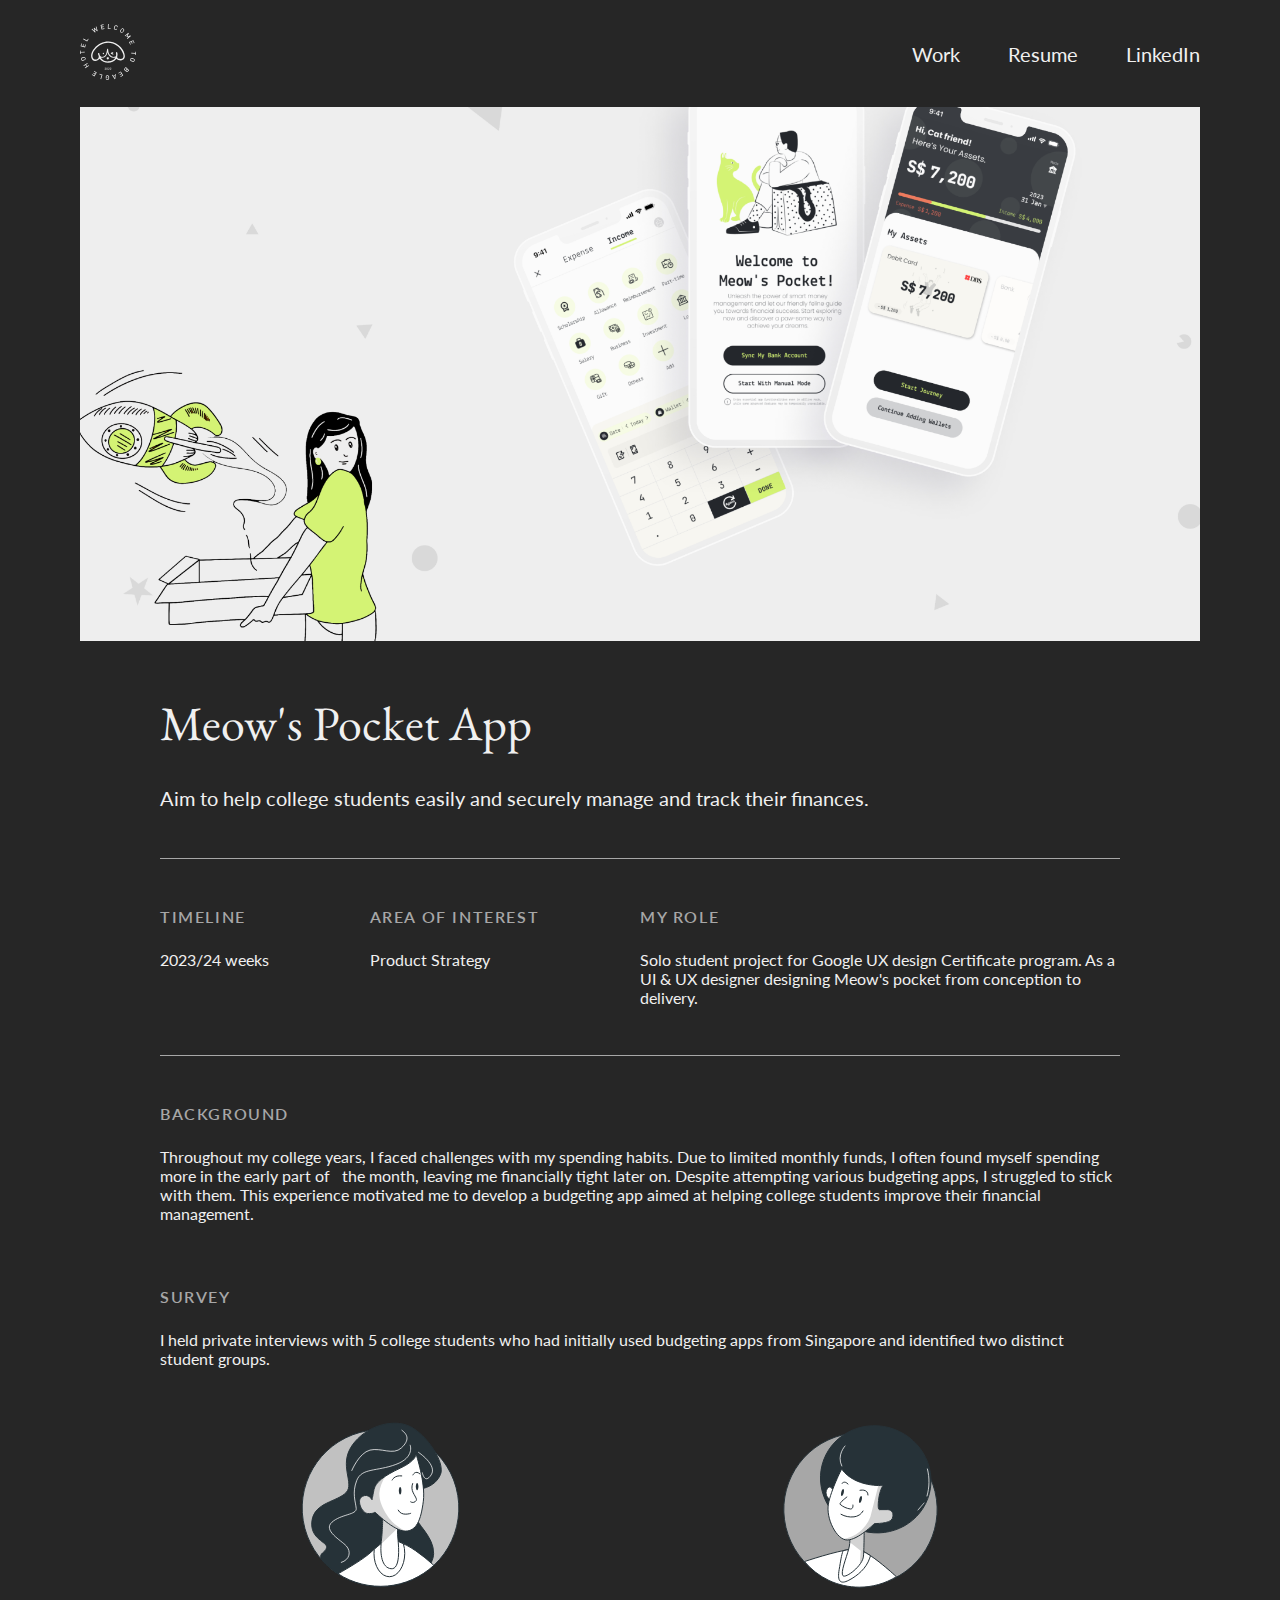
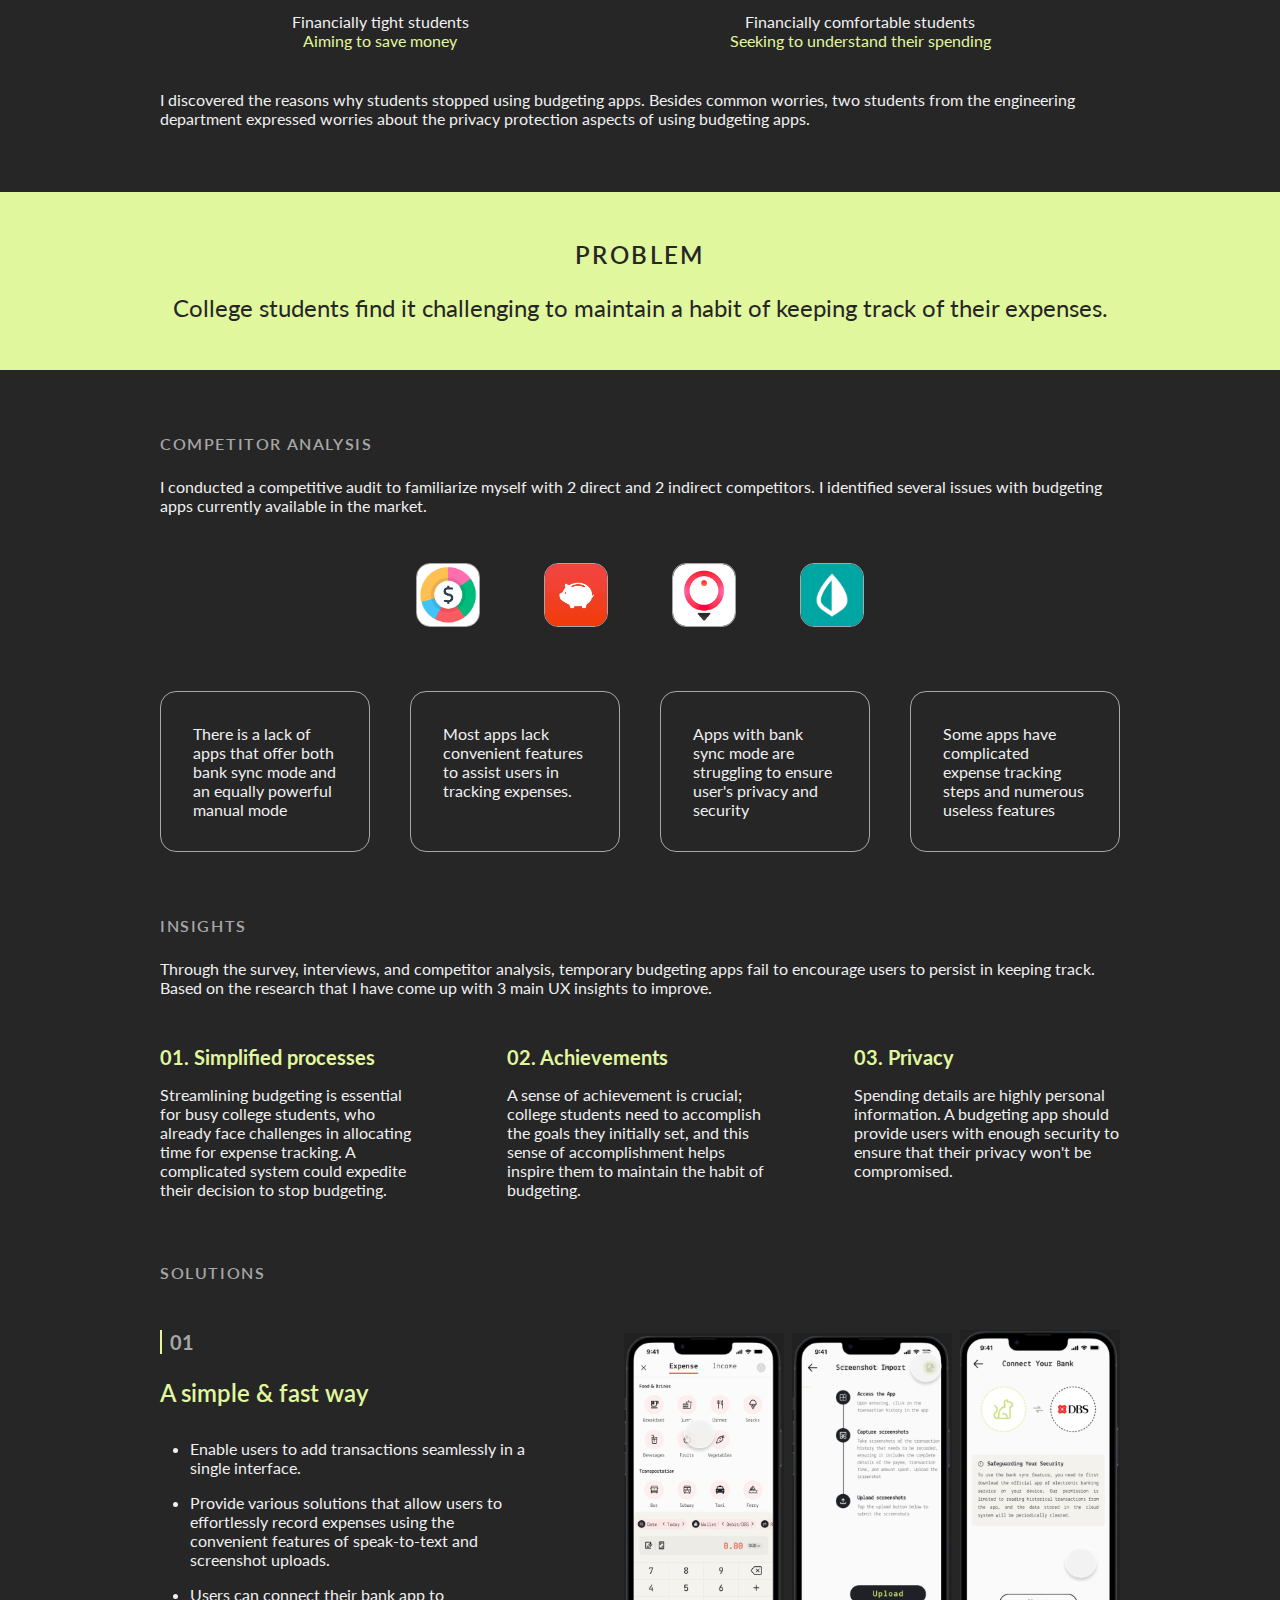
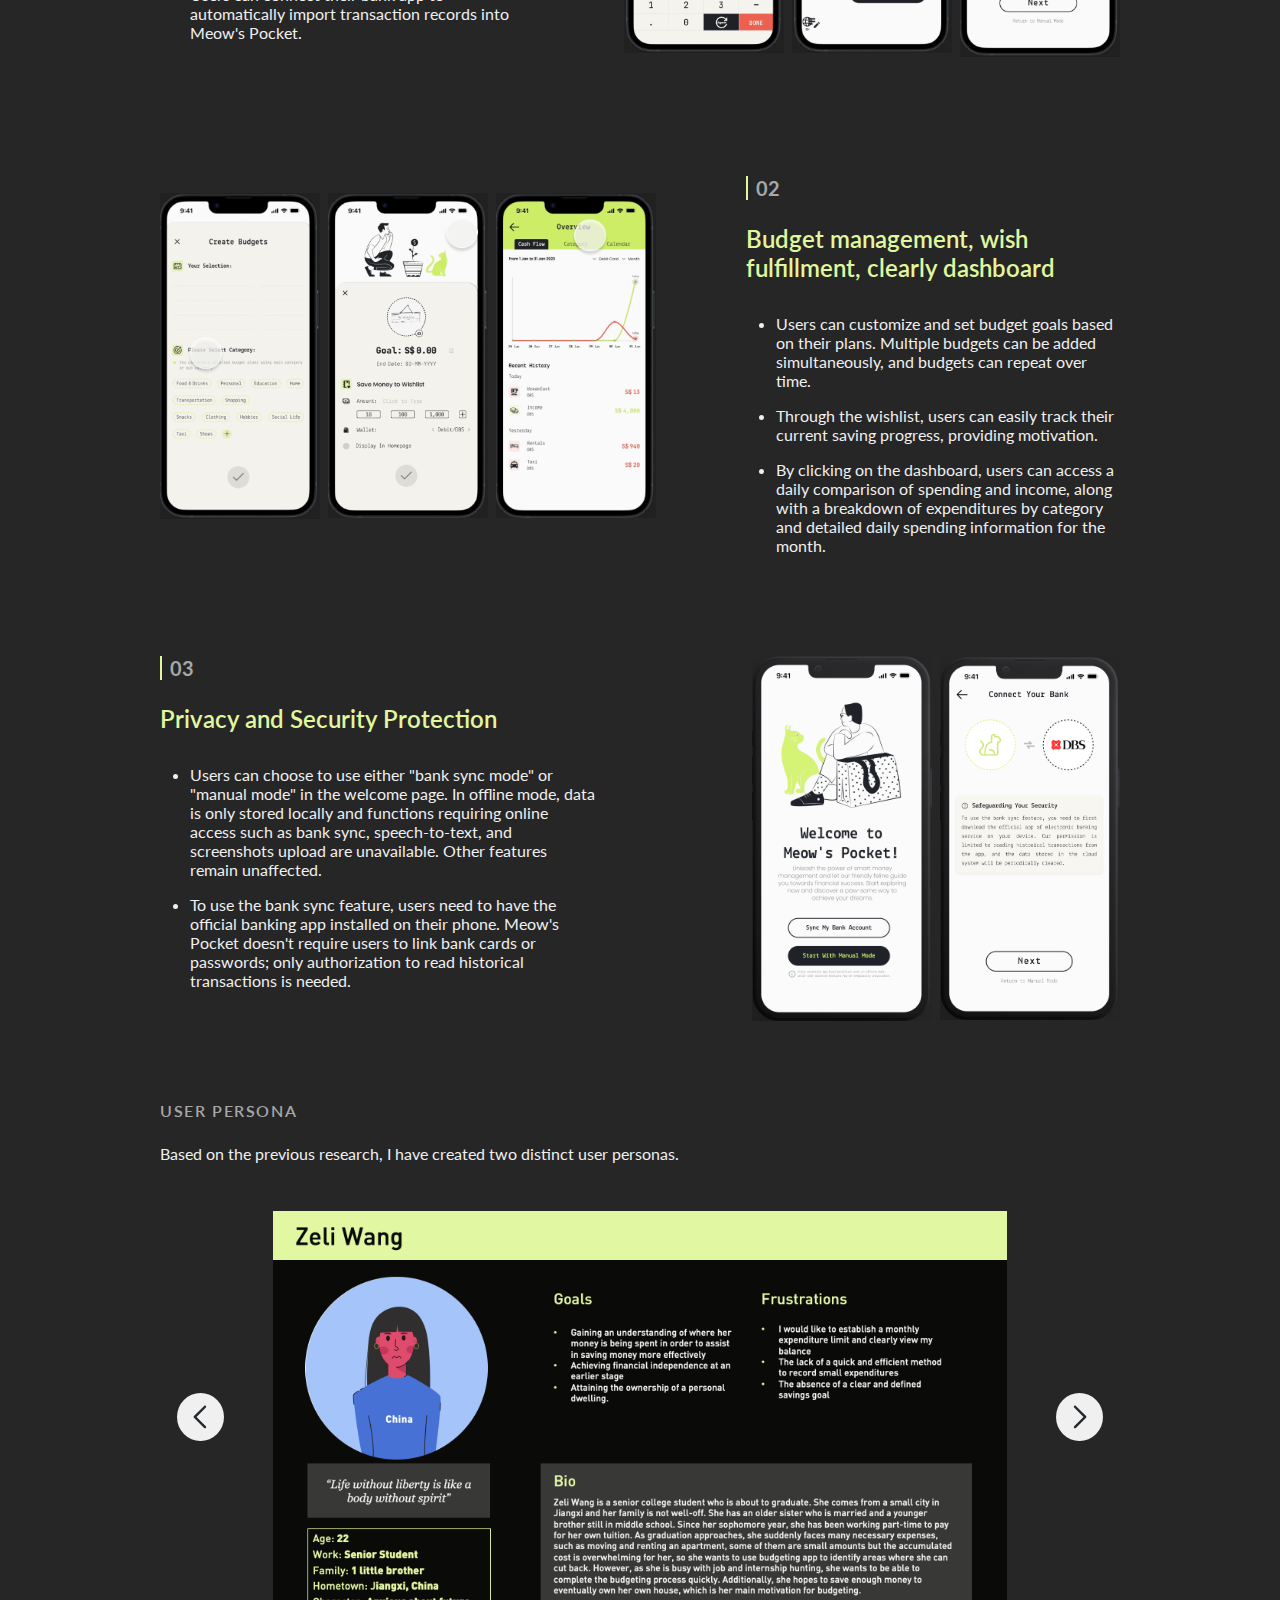
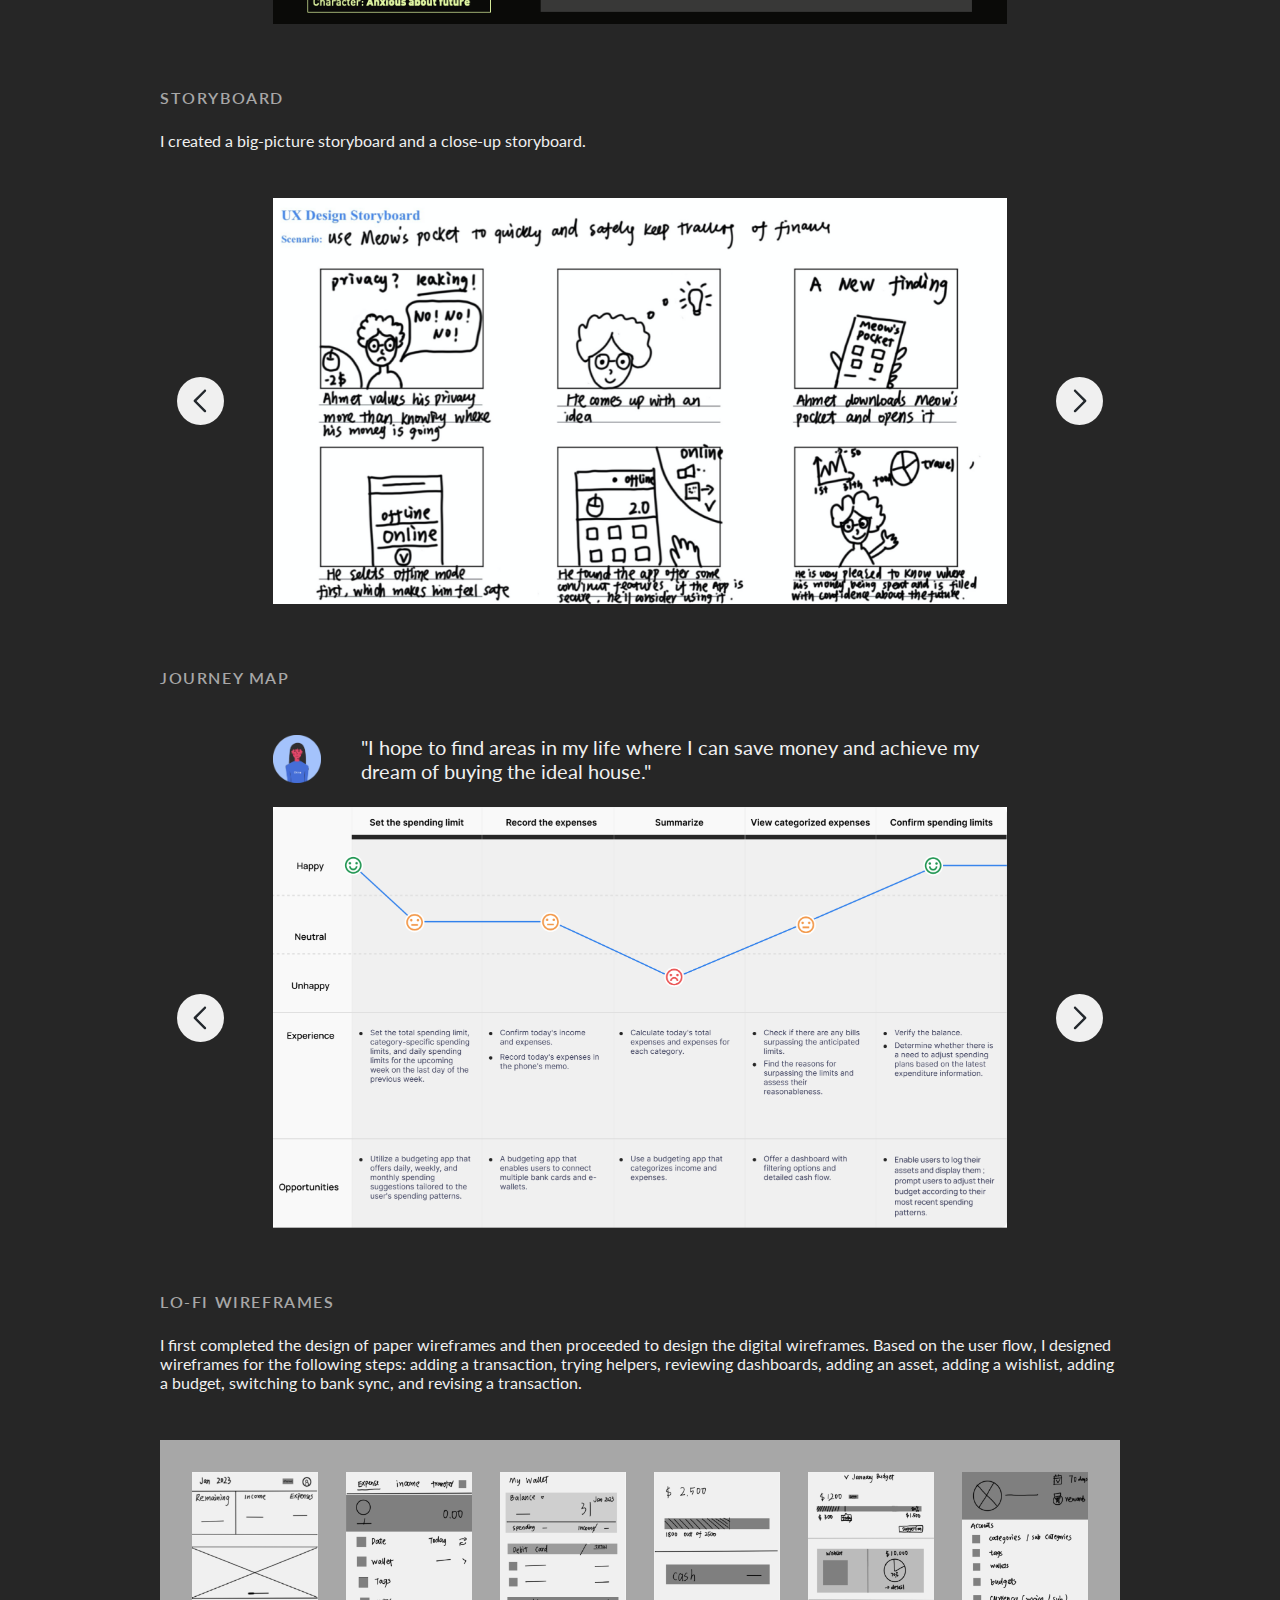
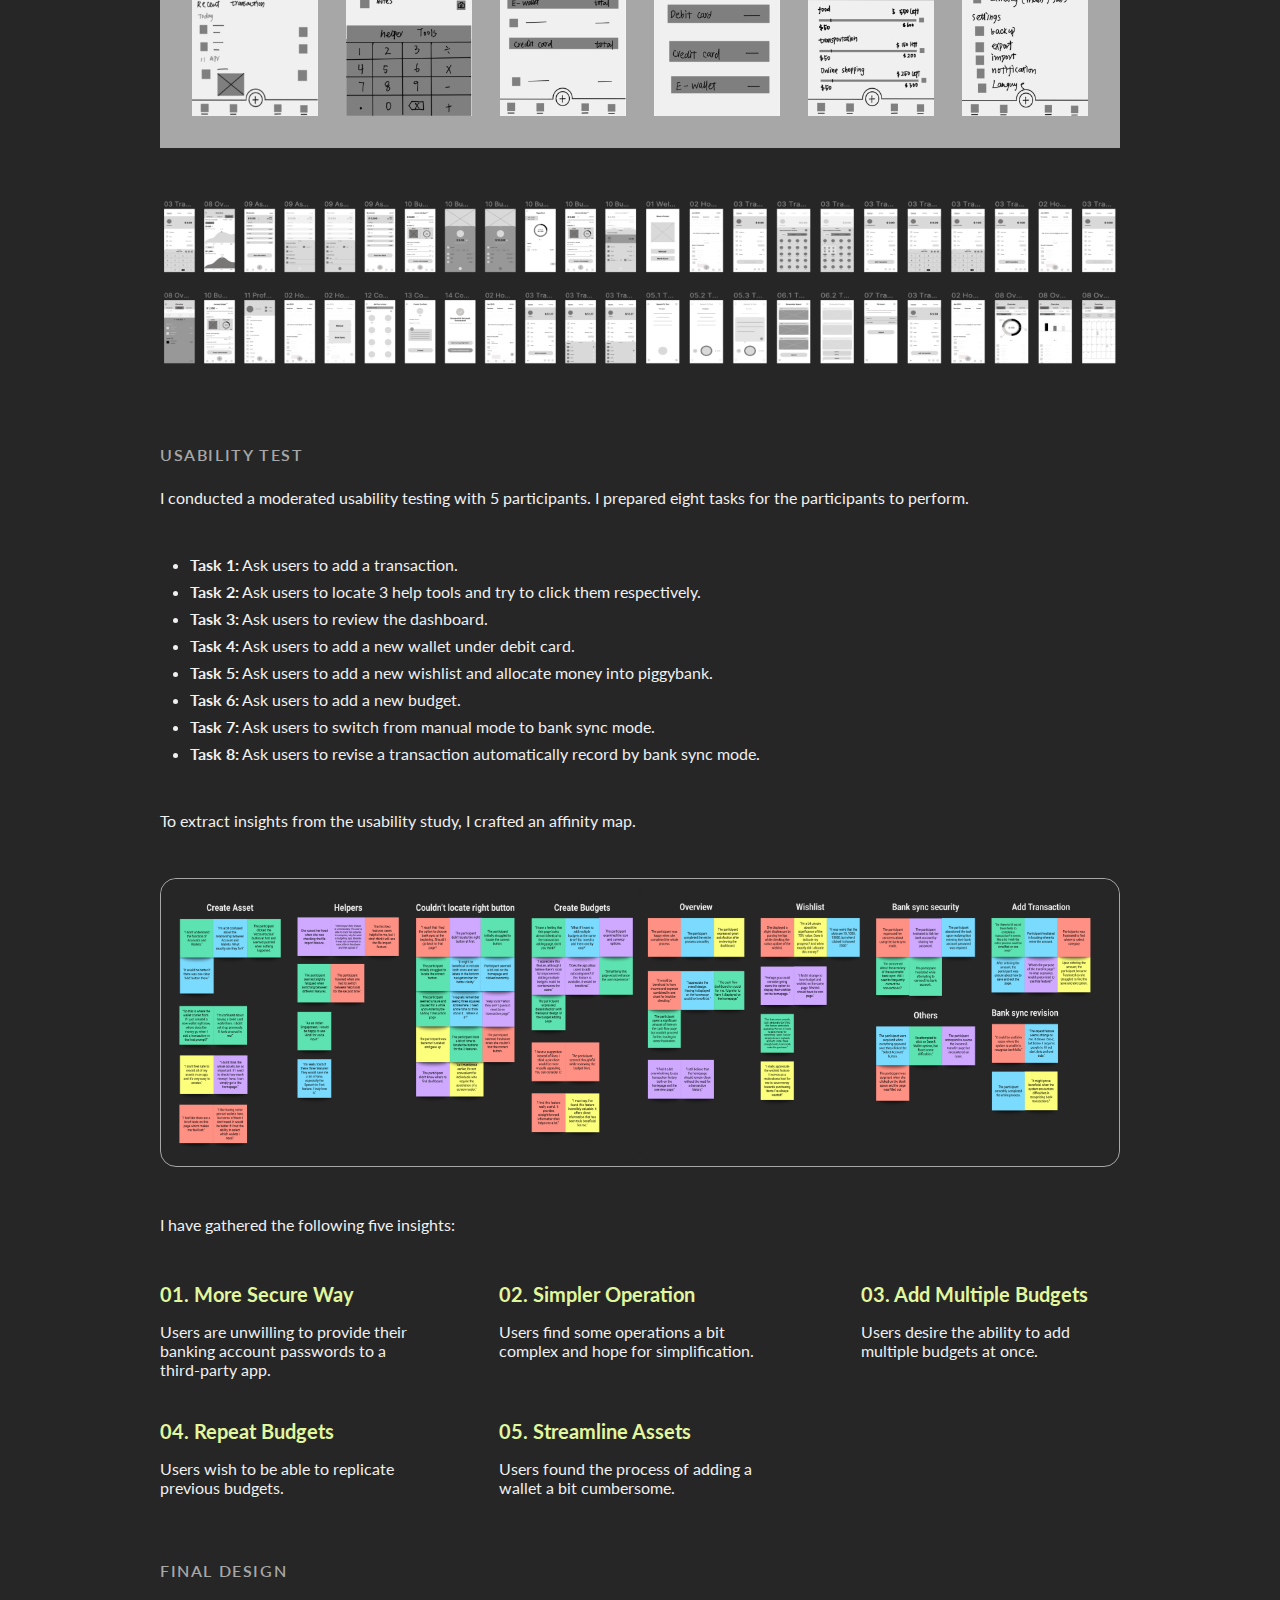
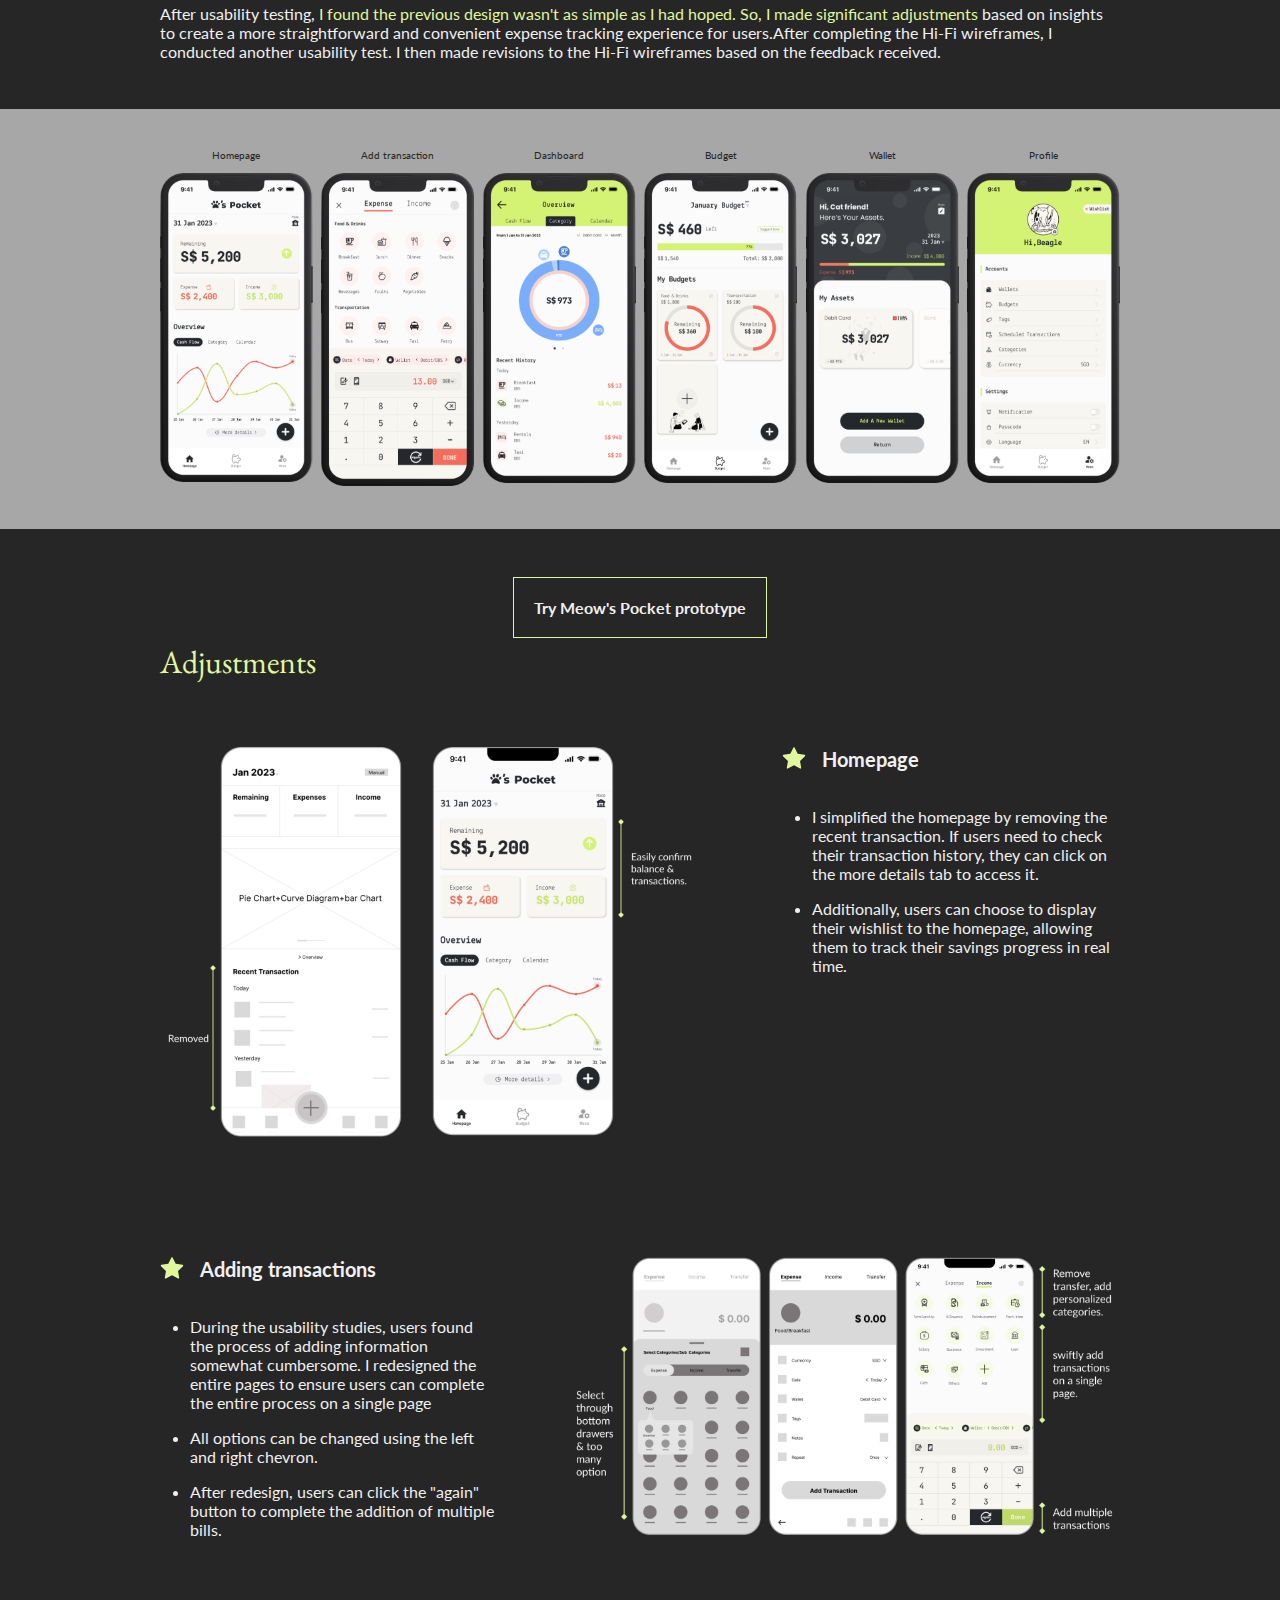
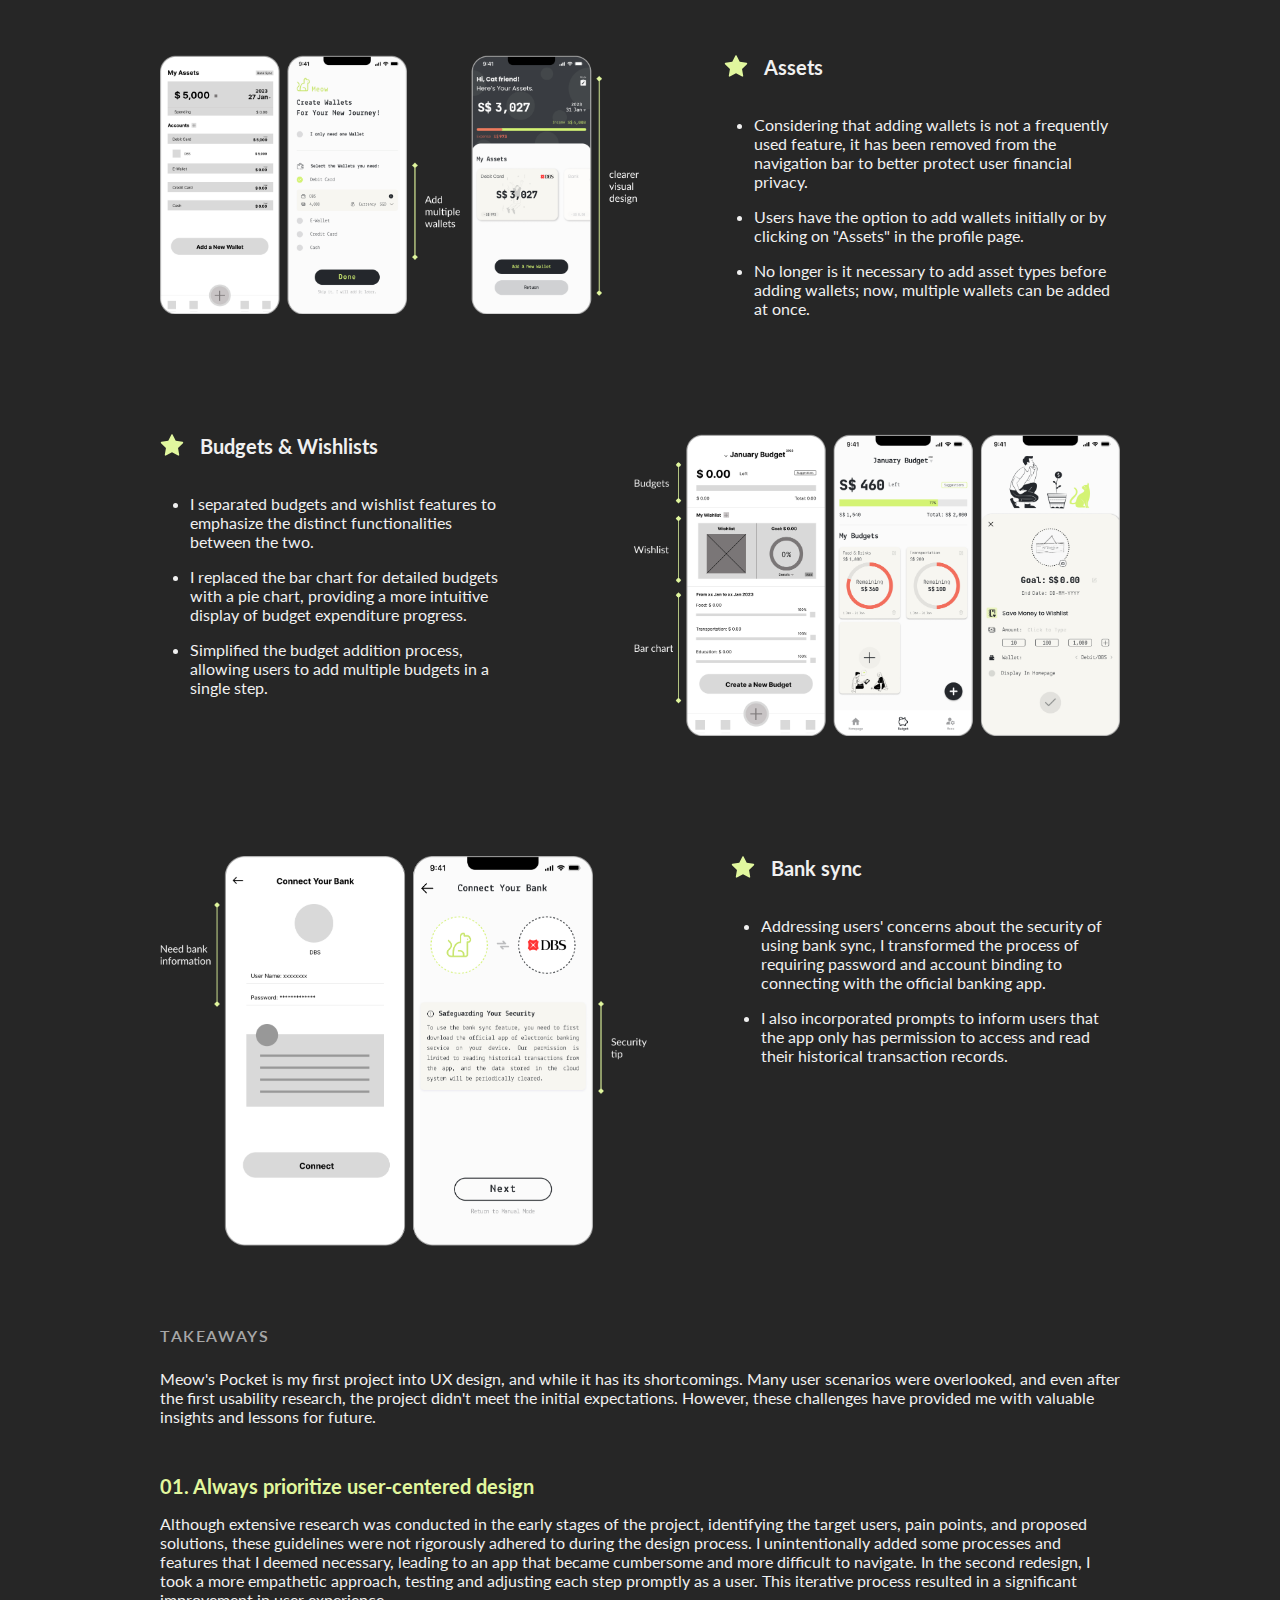
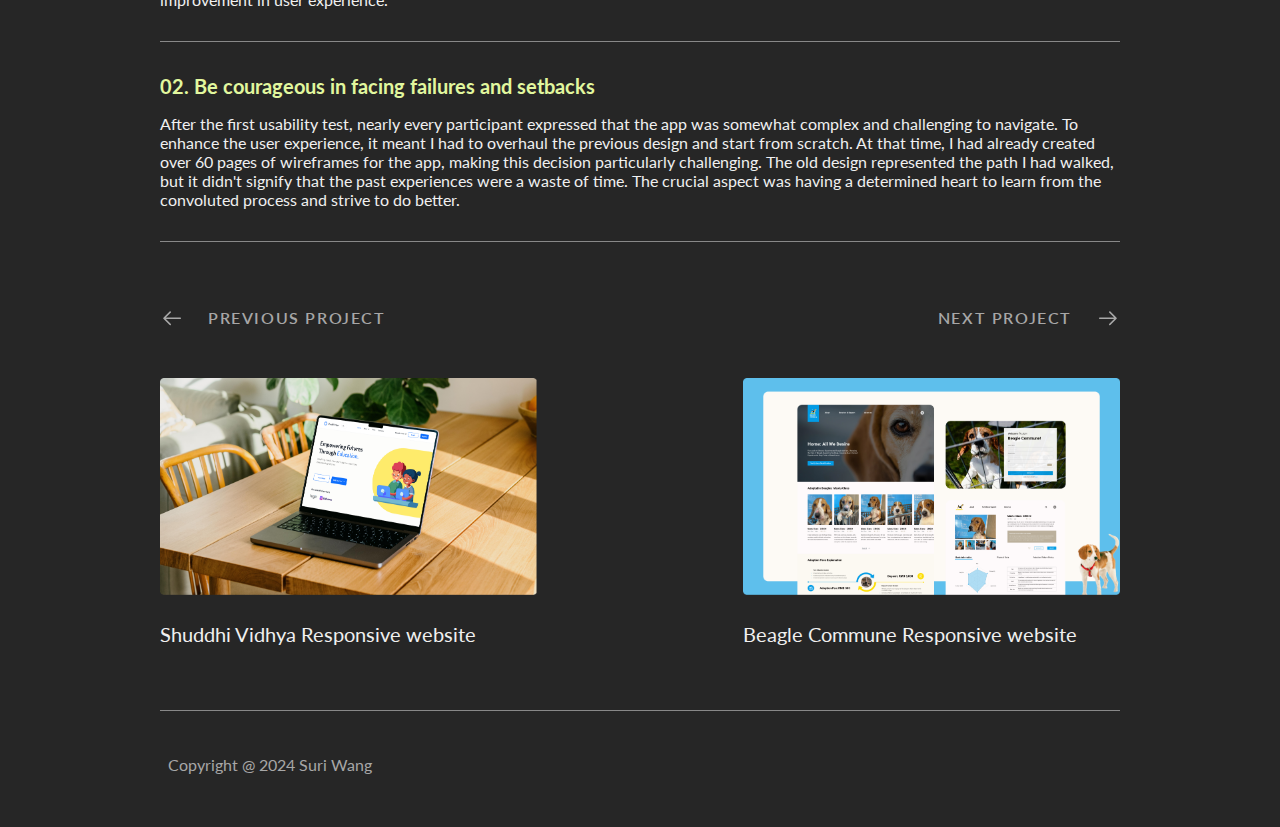
==== project3/index.html @ 0d0b34d5 "Add files via upload" ====
<!DOCTYPE html>

<html>
    <head>
        <title>Suri Wang Portfolio</title>
        <link rel="stylesheet" href="../project_styles.css">
        <link rel="stylesheet" href="styles.css">
        <link rel="preconnect" href="https://fonts.googleapis.com">
        <link rel="preconnect" href="https://fonts.gstatic.com" crossorigin>
        <link href="https://fonts.googleapis.com/css2?family=EB+Garamond:ital,wght@0,400..800;1,400..800&family=Lato:ital,wght@0,100;0,300;0,400;0,700;0,900;1,100;1,300;1,400;1,700;1,900&display=swap" rel="stylesheet">
        <meta name="viewport" content="width=device-width, initial-scale=1.0">
    </head>

    <body>
        <!-- <header>
            <div id="navbar">
                <img class="navbar-left" src="../img/logo.svg">
                <div class="navbar-right">Linkedin</div>
                <div class="navbar-right">Resume</div>
                <div class="navbar-right">Work</div>
                <div id="navbar-burger-div"><img src="../img/navbar-burger.svg" onclick="menuToggle()"></div>
            </div>
            <div id="navbar-menu">
                <div class="navbar-menu-elem"> <img src="../img/navbar-menu/home.svg" class="navbar-menu-img"> Work</div>
                <div class="navbar-menu-elem"> <img src="../img/navbar-menu/doc.svg" class="navbar-menu-img"> Resume</div>
                <div class="navbar-menu-elem"> <img src="../img/navbar-menu/linkedin.svg" class="navbar-menu-img"> Linkedin</div>
            </div>
        </header> -->

        <div class="header">
            <div class="max1120">
                <div class="hflex">
                    <div class="logo">
                        <a href="../index.html">
                            <svg width="46" height="46" viewbox="0 0 46 46" fill="none" xmlns="http://www.w3.org/2000/svg">
      <path fill-rule="evenodd" clip-rule="evenodd" d="M22.8237 3.83857L22.9978 0.00415039L23.581 0.0302647L23.4287 3.34241L25.2741 3.4251L25.2523 3.94738L22.8237 3.83857ZM16.9002 0.809334L17.7315 4.56106L20.1297 4.02572L20.0165 3.5165L18.1885 3.92127L17.9404 2.79401L19.4986 2.45017L19.3854 1.9453L17.8273 2.28913L17.5835 1.19234L19.4115 0.787572L19.2984 0.278347L16.9002 0.809334ZM14.5195 5.79279L14.0799 6.04522L12.056 4.11278L12.735 6.82865L12.2954 7.08108L9.50556 4.26511L10.0366 3.95609L11.9908 5.993L11.2813 3.2336L11.6861 2.99858L13.7273 4.98325L12.9309 2.27609L13.4619 1.96707L14.5195 5.79279ZM27.2327 15.0285C30.4883 16.0252 33.3173 18.2971 35.0844 21.2001C35.685 22.1881 36.1638 23.2501 36.4989 24.3686C36.8645 25.5916 37.0429 26.9713 36.4554 28.1029C35.8722 29.2171 34.6056 29.8787 33.3478 29.9048C32.09 29.9266 30.8713 29.3782 29.9138 28.5599C28.2816 30.6186 25.6789 31.8764 23.0501 31.8808C20.4213 31.8851 17.8186 30.6404 16.1734 28.5861C14.9678 29.8091 13.2225 30.8275 11.5991 30.2748C10.4675 29.8918 9.68839 28.808 9.35326 27.6634C8.80051 25.7527 9.31409 23.6548 10.3325 21.9487C10.733 21.2741 11.2117 20.6474 11.7296 20.0598C15.6206 15.6422 21.4093 13.2397 27.2327 15.0285ZM18.589 29.4522C19.9208 30.5359 21.6835 30.9537 23.8161 30.6926C26.1185 30.4097 27.7724 29.574 28.7256 28.1987C28.8779 27.9854 28.9911 27.7678 29.0999 27.5458C28.5515 27.6764 28.0249 27.7635 27.5374 27.7635C26.5233 27.7635 25.6311 27.4849 24.8738 26.9322C23.6246 26.0182 22.9761 24.5166 22.6366 23.2196C22.3189 24.5906 21.6878 26.1792 20.4344 27.0671C19.7989 27.5197 19.0677 27.746 18.2451 27.746C17.8665 27.746 17.4617 27.6808 17.0482 27.585C17.4269 28.2509 17.923 28.9125 18.589 29.4522ZM35.141 28.0507C35.537 27.6546 35.7024 27.1324 35.7285 26.5753C35.7546 25.9572 35.611 25.2957 35.4195 24.7125C34.0746 20.7388 30.9061 17.37 26.9281 16.0426C23.6681 14.9545 19.9251 15.3244 16.9655 17.0828C14.1757 18.741 11.1812 21.5091 10.3717 24.7603C10.0279 26.14 10.1802 27.7939 11.2814 28.6949C12.1431 29.3999 13.488 29.4348 14.3889 28.7776C15.2855 28.116 15.6598 26.8233 15.2463 25.7875C15.1962 25.66 15.1352 25.5362 15.0744 25.4128C14.9504 25.1614 14.8273 24.9115 14.7981 24.6341C14.7545 24.225 15.0418 23.7332 15.4553 23.7767C15.9435 23.8314 16.0016 24.4319 16.0536 24.9683L16.0536 24.9683L16.0536 24.9684L16.0536 24.9684L16.0536 24.9685L16.0536 24.9686L16.0536 24.9686C16.0637 25.0729 16.0736 25.1747 16.0864 25.2696C16.2474 26.4752 17.6706 27.2194 18.8588 26.9496C20.0426 26.6841 20.9392 25.6613 21.4136 24.5427C21.8088 23.6111 21.9714 22.6009 22.1329 21.5978L22.1329 21.5977L22.133 21.5976L22.133 21.5975L22.133 21.5974L22.133 21.5973L22.133 21.5972L22.133 21.5971L22.1331 21.597L22.1331 21.5968C22.1654 21.3959 22.1977 21.1952 22.2319 20.9955C22.271 20.7562 22.3537 20.4733 22.5844 20.408C22.9805 20.2948 23.1676 20.8737 23.1807 21.2828C23.2242 22.706 23.5855 24.1597 24.4516 25.2913C25.3177 26.4229 26.7496 27.1759 28.1641 26.9887C28.7038 26.9147 29.2609 26.6841 29.5264 26.2097C29.7788 25.762 29.7114 25.2336 29.6439 24.7042C29.5775 24.1836 29.511 23.662 29.7484 23.2152C29.8006 23.1195 29.8659 23.0281 29.966 22.9846C30.2707 22.8496 30.5405 23.2327 30.6319 23.5547C30.8539 24.3425 30.8887 25.1825 30.732 25.9877C30.7165 26.0666 30.6993 26.1461 30.682 26.2259C30.5926 26.639 30.5013 27.0605 30.6363 27.4544C30.8669 28.1291 31.6417 28.425 32.338 28.5599C33.3086 28.7514 34.4402 28.7514 35.141 28.0507ZM19.7206 24.1466C19.7206 24.4808 19.4848 24.7516 19.1939 24.7516C18.9031 24.7516 18.6673 24.4808 18.6673 24.1466C18.6673 23.8125 18.9031 23.5417 19.1939 23.5417C19.4848 23.5417 19.7206 23.8125 19.7206 24.1466ZM22.863 27.2455C22.2449 27.2455 21.9054 27.3456 21.9054 27.9637C21.9054 28.5817 22.2449 29.0822 22.863 29.0822C23.481 29.0822 23.7421 28.5817 23.7421 27.9637C23.7421 27.3456 23.481 27.2455 22.863 27.2455ZM26.519 24.0857L27.2328 24.4818C27.4112 24.5819 27.4765 24.8039 27.3764 24.9867C27.3111 25.1085 27.1849 25.1782 27.0543 25.1782C26.9934 25.1782 26.9325 25.1608 26.8759 25.1303L25.4962 24.3686C25.4918 24.3686 25.4875 24.3643 25.4831 24.3599C25.4744 24.3556 25.4657 24.3469 25.457 24.3382L25.457 24.3382C25.4135 24.3033 25.3787 24.2598 25.3525 24.2119C25.3504 24.2076 25.3471 24.2043 25.3438 24.2011C25.3406 24.1978 25.3373 24.1945 25.3351 24.1902C25.3344 24.1887 25.3339 24.1874 25.3336 24.1861L25.3331 24.1833L25.333 24.1793C25.333 24.176 25.333 24.1728 25.3308 24.1684C25.3221 24.1423 25.3177 24.1162 25.3134 24.0901L25.3133 24.0843L25.313 24.0776L25.3119 24.065L25.3112 24.0575L25.3112 24.0574C25.3101 24.0465 25.309 24.0357 25.309 24.0248C25.309 24.0067 25.3132 23.9907 25.3172 23.9753C25.319 23.9685 25.3207 23.9618 25.3221 23.9552L25.3232 23.9497C25.3272 23.9291 25.3319 23.9055 25.3438 23.8855C25.345 23.8832 25.3458 23.8812 25.3466 23.8793L25.3482 23.8746L25.3498 23.87C25.3505 23.8681 25.3514 23.8661 25.3525 23.8638C25.3577 23.8534 25.3645 23.8461 25.3709 23.8391C25.3753 23.8344 25.3795 23.8298 25.383 23.8246C25.3961 23.8072 25.4091 23.7898 25.4265 23.7724C25.4483 23.7549 25.4744 23.7375 25.5005 23.7245C25.5056 23.7211 25.5094 23.7177 25.5129 23.7145C25.5183 23.7096 25.523 23.7054 25.531 23.7027L26.8367 23.15C27.0238 23.0716 27.2415 23.1587 27.3198 23.3458C27.4025 23.533 27.3111 23.7506 27.124 23.8289L26.519 24.0857ZM20.2684 37.6433V37.4039L21.0083 36.5074C21.0823 36.4203 21.1127 36.3463 21.1127 36.2506C21.1127 36.0765 21.0083 35.959 20.8342 35.959C20.6905 35.959 20.5513 36.0417 20.5513 36.2549H20.2771C20.2771 35.9285 20.5078 35.7109 20.8342 35.7109C21.165 35.7109 21.3913 35.9198 21.3913 36.2506C21.3913 36.4203 21.3303 36.5204 21.2085 36.664L20.6079 37.3996H21.3913V37.6433H20.2684ZM21.7003 37.1167C21.7003 37.4562 21.9484 37.6651 22.2531 37.6651C22.5577 37.6651 22.8102 37.4562 22.8102 37.1167V36.2636C22.8102 35.9241 22.5577 35.7152 22.2531 35.7152C21.9484 35.7152 21.7003 35.9198 21.7003 36.2636V37.1167ZM22.2574 35.959C22.4315 35.959 22.536 36.0852 22.536 36.2723V37.108C22.536 37.2951 22.4315 37.4213 22.2574 37.4213C22.0833 37.4213 21.9789 37.2951 21.9789 37.108V36.2723C21.9789 36.0852 22.0833 35.959 22.2574 35.959ZM23.1453 37.6433V37.4039L23.8852 36.5074C23.9592 36.4203 23.9896 36.3463 23.9896 36.2506C23.9896 36.0765 23.8852 35.959 23.7111 35.959C23.5674 35.959 23.4282 36.0417 23.4282 36.2549H23.154C23.154 35.9285 23.3846 35.7109 23.7111 35.7109C24.0418 35.7109 24.2682 35.9198 24.2682 36.2506C24.2682 36.4203 24.2072 36.5204 24.0854 36.664L23.4847 37.3996H24.2682V37.6433H23.1453ZM24.5815 37.4039V37.6477H25.7V37.4039H24.9166L25.5216 36.664C25.6435 36.5204 25.7044 36.4203 25.7044 36.2506C25.7044 35.9198 25.4781 35.7109 25.1473 35.7109C24.8209 35.7109 24.5902 35.9285 24.5902 36.2549H24.8644C24.8644 36.0417 25.0037 35.959 25.1473 35.959C25.3214 35.959 25.4258 36.0765 25.4258 36.2506C25.4258 36.3463 25.3954 36.4203 25.3214 36.5074L24.5815 37.4039ZM27.9639 4.10405C28.1336 4.43918 28.4209 4.67856 28.7995 4.80042C29.4655 5.00934 30.1096 4.77866 30.4621 4.08664L29.9007 3.90819C29.6961 4.25203 29.361 4.43047 28.9562 4.2999C28.7386 4.23026 28.5689 4.08664 28.4862 3.90819C28.3687 3.65575 28.3948 3.43378 28.6254 2.69824C28.8605 1.96269 28.9649 1.76683 29.2087 1.62756C29.3828 1.52745 29.6004 1.50569 29.818 1.57533C30.2228 1.7059 30.3882 2.04103 30.3577 2.43709L30.9235 2.61554C31.0279 1.84517 30.6493 1.28807 29.9747 1.07481C29.596 0.952942 29.2217 0.987761 28.8909 1.16185C28.4223 1.40918 28.2955 1.81222 28.0747 2.51329L28.0727 2.51979L28.0675 2.53643L28.0675 2.53645L28.0674 2.53646C27.8487 3.23128 27.7221 3.63339 27.9639 4.10405ZM34.5968 7.28131C34.2312 7.3553 33.8657 7.29002 33.5262 7.0637C33.1867 6.83737 32.9865 6.53271 32.9125 6.16711C32.81 5.65447 33.0387 5.30536 33.4299 4.70821L33.4522 4.67425L33.4669 4.65198C33.8669 4.04764 34.0983 3.69807 34.6143 3.59487C34.9799 3.52088 35.3411 3.58181 35.6806 3.80814C36.0244 4.03446 36.2246 4.34347 36.2986 4.70907C36.3996 5.21397 36.1752 5.55616 35.7945 6.13673L35.7546 6.19758L35.7174 6.25335C35.3313 6.83319 35.1031 7.17584 34.5968 7.28131ZM35.7372 4.75695C35.7067 4.56109 35.5805 4.36959 35.3933 4.24337C35.2062 4.11715 34.9799 4.07798 34.784 4.12586C34.5141 4.19114 34.3618 4.35218 33.9396 4.99633C33.5131 5.64048 33.4261 5.84068 33.4696 6.11488C33.5001 6.31074 33.6263 6.50224 33.8134 6.62846C34.0006 6.75468 34.2269 6.79385 34.4227 6.74597C34.6926 6.68069 34.8449 6.51965 35.2671 5.8755C35.6936 5.23136 35.7807 5.03115 35.7372 4.75695ZM40.5247 10.1582L38.5357 11.7816L38.91 12.2299L41.8827 9.80564L41.5127 9.353L38.9666 10.0102L40.1069 7.63382L39.737 7.18117L36.7643 9.60543L37.1343 10.0581L39.1233 8.43465L38.2441 10.3192L38.5183 10.6544L40.5247 10.1582ZM40.2941 14.75L43.85 13.305L44.7727 15.5769L44.2896 15.7728L43.5845 14.0405L42.5443 14.4627L43.1449 15.9425L42.6661 16.1384L42.0655 14.6586L40.9948 15.0938L41.6999 16.826L41.2168 17.0219L40.2941 14.75ZM42.0872 24.225L45.3993 24.386L45.3471 25.4393L45.8694 25.4654L46 22.7713L45.4777 22.7452L45.4255 23.8028L42.1133 23.6418L42.0872 24.225ZM41.2429 29.9745C41.0732 29.6437 41.0384 29.2737 41.1646 28.8864C41.2908 28.4947 41.5302 28.2248 41.8653 28.0551C42.3298 27.8164 42.7276 27.945 43.4018 28.1629L43.4452 28.1769L43.4757 28.1868C44.1579 28.407 44.5586 28.5364 44.7988 29.0039C44.9685 29.3347 45.0033 29.7003 44.8771 30.0876C44.7509 30.4793 44.5072 30.7535 44.1764 30.9233C43.7191 31.1583 43.3305 31.0332 42.6714 30.8211L42.5965 30.7971L42.5485 30.7817C41.8727 30.565 41.4768 30.438 41.2429 29.9745ZM43.9762 30.3966C44.1546 30.314 44.307 30.1399 44.3766 29.9266C44.4462 29.7133 44.4245 29.4827 44.3287 29.3086C44.1938 29.0648 43.998 28.9647 43.2668 28.7253C42.5356 28.486 42.3179 28.4555 42.0655 28.573C41.8871 28.6557 41.7347 28.8298 41.6651 29.0431C41.5955 29.2607 41.6172 29.487 41.713 29.6611C41.8479 29.9048 42.0437 30.0049 42.7749 30.2443C43.5061 30.4837 43.7238 30.5098 43.9762 30.3966ZM37.6435 35.3627L36.5641 36.4812C36.0941 36.9687 36.0288 37.578 36.538 38.0698C36.8862 38.4093 37.2866 38.405 37.5782 38.2744C37.4738 38.5312 37.5043 38.9229 37.8046 39.2101C38.2703 39.6584 38.8709 39.6193 39.3671 39.1057L40.4029 38.0307L37.6435 35.3627ZM38.4574 36.96L37.822 37.6172C37.5391 37.9088 37.2083 37.9044 36.9646 37.6651C36.7208 37.43 36.6991 37.0949 36.982 36.8033L37.6174 36.1461L38.4574 36.96ZM39.6239 38.0829L39.0232 38.7053C38.7664 38.9751 38.4487 39.023 38.1919 38.7706C37.9351 38.5225 37.9743 38.2048 38.2311 37.9393L38.8317 37.3169L39.6239 38.0829ZM33.561 38.9839L35.4891 42.3047L33.3695 43.5364L33.1083 43.0838L34.7274 42.1437L34.1659 41.1731L32.7862 41.9739L32.5251 41.5256L33.9048 40.7248L33.3259 39.7281L31.7069 40.6682L31.4457 40.2156L33.561 38.9839ZM27.2544 42.4527L26.8061 41.7737L26.2099 41.926L28.534 45.2904L28.9867 45.1729L29.3871 41.1035L28.7865 41.2601L28.7212 42.074L27.2544 42.4527ZM28.6776 42.6007L28.5253 44.3982L27.533 42.8966L28.6776 42.6007ZM21.518 42.5049C21.814 42.2046 22.1796 42.0827 22.5844 42.0914C22.9848 42.1001 23.3243 42.2524 23.5854 42.5223C23.9523 42.9065 23.9425 43.325 23.9253 44.0537L23.9249 44.0717L23.9236 44.1276C23.9072 44.8333 23.8976 45.2476 23.5201 45.6081C23.2503 45.8649 22.9108 46.0042 22.5017 45.9955C21.6878 45.9781 21.2221 45.434 21.1307 44.7724L21.7182 44.7855C21.8053 45.2077 22.0795 45.4601 22.5147 45.4732C22.741 45.4775 22.95 45.3905 23.0849 45.2469C23.2764 45.0466 23.3243 44.829 23.3417 44.0587C23.3591 43.2883 23.3199 43.0663 23.1328 42.8574C23.0022 42.7094 22.7976 42.618 22.5713 42.6137C22.3189 42.6093 22.0925 42.7007 21.9402 42.8705C21.7966 43.0272 21.74 43.223 21.7313 43.4711L21.7269 43.6887L22.5452 43.7061L22.5365 44.2023L21.135 44.1718L21.1481 43.5843C21.1568 43.0837 21.2569 42.7704 21.518 42.5049ZM17.3485 45.2904L18.4583 41.617L16.1342 40.9119L15.9818 41.4124L17.7533 41.9478L16.7914 45.1206L17.3485 45.2904ZM13.8057 39.8151L11.7688 43.0663L9.68833 41.7693L9.96688 41.3254L11.5511 42.3177L12.1474 41.3689L10.7938 40.5202L11.068 40.0806L12.4216 40.9293L13.0353 39.9501L11.451 38.9577L11.7296 38.5138L13.8057 39.8151ZM4.94428 33.378L6.36315 32.4858L6.05848 31.994L2.80727 34.0309L3.11629 34.5227L4.50469 33.6522L5.33164 34.971L3.94324 35.8414L4.25226 36.3333L7.50346 34.2963L7.19445 33.8045L5.77123 34.6968L4.94428 33.378ZM3.92584 27.2717C4.25227 27.4545 4.48294 27.7417 4.59175 28.1378C4.70056 28.5338 4.65268 28.8951 4.46988 29.2172C4.21221 29.6767 3.80623 29.7887 3.11395 29.9798L3.08584 29.9875L3.03926 30.0004C2.3583 30.1886 1.957 30.2995 1.50158 30.0441C1.17515 29.8613 0.944478 29.5784 0.835669 29.1823C0.72686 28.7863 0.774737 28.4207 0.957535 28.0943C1.21292 27.6388 1.61401 27.5289 2.2992 27.3411L2.34594 27.3282L2.40243 27.3127C3.08137 27.1262 3.4768 27.0175 3.92584 27.2717ZM1.41453 28.4337C1.31008 28.6035 1.27961 28.8298 1.34054 29.0474C1.40148 29.265 1.5451 29.4435 1.72355 29.5349C1.97163 29.6611 2.18925 29.6393 2.9335 29.4348C3.67776 29.2259 3.87361 29.1345 4.02159 28.8951C4.12605 28.7253 4.15652 28.499 4.09558 28.2814C4.03465 28.0638 3.89102 27.8853 3.71258 27.7939C3.46449 27.6677 3.24687 27.6895 2.50262 27.8941C1.75837 28.103 1.55816 28.1944 1.41453 28.4337ZM3.85619 22.8758L0.539692 22.928L0.522283 21.866L0 21.8747L0.0435237 24.5732L0.565806 24.5688L0.548397 23.5112L3.86489 23.459L3.85619 22.8758ZM4.19133 19.2676L0.474419 18.3014L1.09245 15.925L1.59733 16.0556L1.12727 17.8662L2.21101 18.1491L2.61142 16.604L3.11194 16.7346L2.71153 18.2797L3.83008 18.5713L4.30014 16.7607L4.80501 16.8913L4.19133 19.2676ZM2.53309 12.4954L5.86264 14.4061L7.07259 12.2996L6.61995 12.0384L5.7016 13.6401L2.82469 11.9906L2.53309 12.4954Z" fill="#F0F0F0"/>
    </svg>
                        </a>
                    </div>
                    <span class="menu" id="box">
                        <svg width="24" height="24" viewbox="0 0 24 24" fill="none" xmlns="http://www.w3.org/2000/svg">
      <path d="M21 5.5H3C2.59 5.5 2.25 5.16 2.25 4.75C2.25 4.34 2.59 4 3 4H21C21.41 4 21.75 4.34 21.75 4.75C21.75 5.16 21.41 5.5 21 5.5Z" fill="#F0F0F0"/>
      <path d="M21 12.75H3C2.59 12.75 2.25 12.41 2.25 12C2.25 11.59 2.59 11.25 3 11.25H21C21.41 11.25 21.75 11.59 21.75 12C21.75 12.41 21.41 12.75 21 12.75Z" fill="#F0F0F0"/>
      <path d="M21 20H3C2.59 20 2.25 19.66 2.25 19.25C2.25 18.84 2.59 18.5 3 18.5H21C21.41 18.5 21.75 18.84 21.75 19.25C21.75 19.66 21.41 20 21 20Z" fill="#F0F0F0"/>
    </svg>
                    </span>
                    <div class="nav" id="down">
                        <p class="act">
                            <a href="../index.html">
                                <svg width="24" height="24" viewbox="0 0 24 24" fill="none" xmlns="http://www.w3.org/2000/svg">
      <path d="M17.79 22.75H6.21C3.47 22.75 1.25 20.52 1.25 17.78V10.37C1.25 9.00997 2.09 7.29997 3.17 6.45997L8.56 2.25997C10.18 0.999974 12.77 0.939974 14.45 2.11997L20.63 6.44997C21.82 7.27997 22.75 9.05997 22.75 10.51V17.79C22.75 20.52 20.53 22.75 17.79 22.75ZM9.48 3.43997L4.09 7.63997C3.38 8.19997 2.75 9.46997 2.75 10.37V17.78C2.75 19.69 4.3 21.25 6.21 21.25H17.79C19.7 21.25 21.25 19.7 21.25 17.79V10.51C21.25 9.54997 20.56 8.21997 19.77 7.67997L13.59 3.34997C12.45 2.54997 10.57 2.58997 9.48 3.43997Z" fill="#F0F0F0"/>
      <path fill-rule="evenodd" clip-rule="evenodd" d="M10.1973 13.1445C8.81655 13.1445 7.69727 14.2638 7.69727 15.6445V21.2523H9.19922V16.1445C9.19922 15.3161 9.87079 14.6445 10.6992 14.6445H13.3008C14.1292 14.6445 14.8008 15.3161 14.8008 16.1445V21.2523H16.3028V15.6445C16.3028 14.2638 15.1836 13.1445 13.8028 13.1445H10.1973Z" fill="#F0F0F0"/>
    </svg>
                                Work</a></p>
                        <p>
                            <a href="https://drive.google.com/file/d/1v0it4-o2K705Dkb2J0Qontf4PvipBSYD/view?usp=sharing">
                                <svg width="24" height="24" viewbox="0 0 24 24" fill="none" xmlns="http://www.w3.org/2000/svg">
      <path d="M9 22.75H15C20.43 22.75 22.75 20.43 22.75 15V9C22.75 3.57 20.43 1.25 15 1.25H10C9.59 1.25 9.25 1.59 9.25 2C9.25 2.41 9.59 2.75 10 2.75H15C19.61 2.75 21.25 4.39 21.25 9V15C21.25 19.61 19.61 21.25 15 21.25H9C4.39 21.25 2.75 19.61 2.75 15V10C2.75 9.59 2.41 9.25 2 9.25C1.59 9.25 1.25 9.59 1.25 10V15C1.25 20.43 3.57 22.75 9 22.75Z" fill="#F0F0F0"/>
      <path d="M2 10.75H6C9.42 10.75 10.75 9.41999 10.75 5.99999V1.99999C10.75 1.69999 10.57 1.41999 10.29 1.30999C10.01 1.18999 9.69 1.25999 9.47 1.46999L1.47 9.46999C1.26 9.67999 1.19 10.01 1.31 10.29C1.43 10.57 1.7 10.75 2 10.75ZM9.25 3.80999V5.99999C9.25 8.57999 8.58 9.24999 6 9.24999H3.81L9.25 3.80999Z" fill="#F0F0F0"/>
      <path d="M16.75 13.75H10.75C10.34 13.75 10 13.41 10 13C10 12.59 10.34 12.25 10.75 12.25H16.75C17.16 12.25 17.5 12.59 17.5 13C17.5 13.41 17.16 13.75 16.75 13.75Z" fill="#F0F0F0"/>
      <path d="M16.75 17.75H12.75C12.34 17.75 12 17.41 12 17C12 16.59 12.34 16.25 12.75 16.25H16.75C17.16 16.25 17.5 16.59 17.5 17C17.5 17.41 17.16 17.75 16.75 17.75Z" fill="#F0F0F0"/>
    </svg>
                                Resume</a></p>
                        <p>
                            <a href="https://www.linkedin.com/in/suri-wang-914900228/">
                                <svg width="24" height="24" viewbox="0 0 24 24" fill="none" xmlns="http://www.w3.org/2000/svg">
      <path fill-rule="evenodd" clip-rule="evenodd" d="M2 3.75C2 2.7835 2.7835 2 3.75 2H20.25C21.2165 2 22 2.7835 22 3.75V20.25C22 21.2165 21.2165 22 20.25 22H3.75C2.7835 22 2 21.2165 2 20.25V3.75ZM3.75 3.5C3.61193 3.5 3.5 3.61193 3.5 3.75V20.25C3.5 20.3881 3.61193 20.5 3.75 20.5H20.25C20.3881 20.5 20.5 20.3881 20.5 20.25V3.75C20.5 3.61193 20.3881 3.5 20.25 3.5H3.75ZM6.21637 9.812V18.5H8.91214V9.812H6.21637ZM6 7.06412C6 7.92795 6.69877 8.62825 7.56426 8.62825C8.42619 8.62825 9.12497 7.92439 9.12497 7.06412C9.12497 6.2003 8.42619 5.5 7.56426 5.5C6.69877 5.5 6 6.2003 6 7.06412ZM16.3078 18.5H19V13.733C19 11.3939 18.4963 9.59516 15.7686 9.59516C14.4598 9.59516 13.5801 10.3168 13.2218 10.9993H13.1864V9.812H10.6041V18.5H13.2928V14.2058C13.2928 13.0718 13.5056 11.9733 14.9067 11.9733C16.29 11.9733 16.3078 13.2709 16.3078 14.2769V18.5Z" fill="#F0F0F0"/>
    </svg>
                                LinkedIn</a></p>
                    </div>
                    <script>
    
                        var obox = document.getElementById("box"); //获取id=box容器
                        var odown = document.getElementById("down"); //获取id=down容器
                        var timer; //定义timer
                        var i; //定义i
                        //当点击obox时，呈现出下拉列表的内容，给个延时效果
                        obox.onclick = function () {
                            if (i == 1) {
                                i = 0;
                                clearInterval(timer); //清除定时器timer
    
                                obox.className = ' menu';
    
                                timer = setInterval(function () {//定义定时器timer
                                    odown.style.display = "none"; //定义id=down容器隐藏
                                }, 100)
                            }
                            else {
                                i = 1;
                                clearInterval(timer); //清除定时器timer
                                obox.className = ' menu snow-container';
    
                                timer = setInterval(function () {//定义定时器timer
                                    odown.style.display = "block"; //定义id=down容器显示
                                }, 100)
                            }
                        }
                    </script>
                </div>
            </div>
        </div>

        <div id="body-div">

        <img src="../img/project3.png" class="img-full-width">

        <div id="content-div">
        <div class="div-48-pad">
            <div id="project-title">
                Meow&apos;s Pocket App
            </div>
            <div id="project-desc">
                <!-- Meow's Pocket is an app designed to help college students easily and securely manage and track their finances. -->
                Aim to help college students easily and securely manage and track their finances.
            </div>
        </div>

        <div class="div-48-pad" id="project-info">
            <div>
                <div class="section-title">
                    TIMELINE
                </div>
                2023/24 weeks
            </div>
            <div>
                <div class="section-title">
                    Area of Interest
                </div>
                Product Strategy
            </div>
            <div id="my-role-div">
                <div class="section-title">
                    My Role
                </div>
                Solo student project for Google UX design Certificate program. As a UI & UX designer designing Meow&apos;s pocket from conception to delivery.
            </div>
        </div>

        <div class="div-48-pad">
                <div class="section-title">
                    Background
                </div>
                <div>
                    Throughout my college years, I faced challenges with my spending habits. Due to limited monthly funds, I often found myself spending more in the early part of&nbsp;&nbsp; the month, leaving me financially tight later on. Despite attempting various budgeting apps, I struggled to stick with them. This experience motivated me to develop a budgeting app aimed at helping college students improve their financial management.
                </div>
        </div>

        <div class="section-div">
            <div class="section-title">
                Survey
            </div>
            I held private interviews with 5 college students who had initially used budgeting apps from Singapore and identified two distinct student groups.      
        </div>

        <div id="profiles-div">
            <div>
                <img src="img/girl.svg" class="profile-img">
                    Financially tight students <br>
                    <span class="project-color">Aiming to save money</span>
            </div>
            <div>
                <img src="img/boy.svg" class="profile-img">
                    Financially comfortable students <br>
                    <span class="project-color">Seeking to understand their spending</span>
            </div>
        </div>

        <div>
            I discovered the reasons why students stopped using budgeting apps. Besides common worries, two students from the engineering department expressed worries about the privacy protection aspects of using budgeting apps.
        </div>

        <div id="problem-div" class="banner-div">
            <div class="banner-title">
                Problem
            </div>
            <div class="banner-content">
                College students find it challenging to maintain a habit of keeping track of their expenses.
            </div>
        </div>

        
        <div class="section-div">
            <div class="section-title">
                Competitor Analysis 
            </div>
            I conducted a competitive audit to familiarize myself with 2 direct and 2 indirect competitors. I identified several issues with budgeting apps currently available in the market.
        </div>

        <div id="competitors-container">
            <img src="img/competitor-logo-1.png" class="competitor-logo">
            <img src="img/competitor-logo-2.png" class="competitor-logo">
            <img src="img/competitor-logo-3.png" class="competitor-logo">
            <img src="img/competitor-logo-4.png" class="competitor-logo">
        </div>

        <div class="row-of-boxes-container">
            <div class="competitor-detail-div">
                There is a lack of apps that offer both bank sync mode and an equally powerful manual mode
            </div>
            <div class="competitor-detail-div">
                Most apps lack convenient features to assist users in tracking expenses.
            </div>
            <div class="competitor-detail-div">
                Apps with bank sync mode are struggling to ensure user&apos;s privacy and security
            </div>
            <div class="competitor-detail-div">
                Some apps have complicated expense tracking steps and numerous useless features
            </div>
        </div>

        <div class="section-div">
            <div class="section-title">
                Insights
            </div>
            Through the survey, interviews, and competitor analysis, temporary budgeting apps fail to encourage users to persist in keeping track. Based on the research that I have come up with 3 main UX insights to improve.
        </div>
        
        
        <div class="row-of-boxes-container" id="insights-container">
            <div class="insights-elem-div">
                <div class="numbered-title">
                    01. Simplified processes
                </div>
                Streamlining budgeting is essential for busy college students, who already face challenges in allocating time for expense tracking. A complicated system could expedite their decision to stop budgeting.
            </div>
            <div class="insights-elem-div">
                <div class="numbered-title">
                    02. Achievements
                </div>
                A sense of achievement is crucial; college students need to accomplish the goals they initially set, and this sense of accomplishment helps inspire them to maintain the habit of budgeting.
            </div>
            <div class="insights-elem-div">
                <div class="numbered-title">
                    03. Privacy
                </div>
                Spending details are highly personal information. A budgeting app should provide users with enough security to ensure that their privacy won't be compromised.
            </div>
        </div>

        <div class="section-div">
            <div class="section-title zero-bottom-margin">
                Solutions
            </div>
        </div>

        <div id="solution-one-div">
            <div id="solution-one-list-div">
                <div class="solution-number-div"> 
                    <div class="yellow-div"></div>
                    01
                </div>
                <div class="solution-title">
                    A simple & fast way
                </div>
                <ul>
                    <li>Enable users to add transactions seamlessly in a single interface.</li>
                    <li>Provide various solutions that allow users to effortlessly record expenses using the convenient features of speak-to-text and screenshot uploads.</li>
                    <li>Users can connect their bank app to automatically import transaction records into Meow&apos;s Pocket.</li>
                </ul>
            </div>

            <div id="solution-one-phones-div">
                <div class="phone-gif-div">
                    <img src="img/solution-one/one.gif" class="img-full-width">
                </div>
                <div class="phone-gif-div">
                    <img src="img/solution-one/two.gif" class="img-full-width">
                </div>
                <div class="phone-gif-div">
                    <img src="img/solution-one/three.gif" class="img-full-width">
                </div>
            </div>
        </div>

       
        <div id="solution-two-div">
            <div id="solution-two-phones-div">
                <div class="phone-gif-div">
                    <img src="img/solution-two/one.gif" class="img-full-width">
                </div>
                <div class="phone-gif-div">
                    <img src="img/solution-two/two.gif" class="img-full-width">
                </div>
                <div class="phone-gif-div">
                    <img src="img/solution-two/three.gif" class="img-full-width">
                </div>
            </div>

            <div id="solution-two-list-div">
                <div class="solution-number-div"> 
                    <div class="yellow-div"></div>
                    02
                </div>
                <div class="solution-title">
                    Budget management, wish fulfillment, clearly dashboard
                </div>
                <ul>
                    <li>Users can customize and set budget goals based on their plans. Multiple budgets can be added simultaneously, and budgets can repeat over time.</li>
                    <li>Through the wishlist, users can easily track their current saving progress, providing motivation.</li>
                    <li>By clicking on the dashboard, users can access a daily comparison of spending and income, along with a breakdown of expenditures by category and detailed daily spending information for the month.</li>
                </ul>
            </div>
        </div>

        <div id="solution-three-div">
            <div id="solution-three-list-div">
                <div class="solution-number-div"> 
                    <div class="yellow-div"></div>
                    03
                </div>
                <div class="solution-title">
                    Privacy and Security Protection
                </div>
                <ul>
                    <li>Users can choose to use either "bank sync mode" or "manual mode" in the welcome page. In offline mode, data is only stored locally and functions requiring online access such as bank sync, speech-to-text, and screenshots upload are unavailable. Other features remain unaffected.</li>
                    <li>To use the bank sync feature, users need to have the official banking app installed on their phone. Meow's Pocket doesn't require users to link bank cards or passwords; only authorization to read historical transactions is needed.</li>
                </ul>
            </div>

            <div id="solution-three-phones-div">
                <div class="phone-gif-div-wide">
                    <img src="img/solution-three/one.png" class="img-full-width">
                </div>
                <div class="phone-gif-div-wide">
                    <img src="img/solution-three/two.png" class="img-full-width">
                </div>
            </div>
        </div>

        <div class="div-48-pad">
            <div class="small-title">
                User Persona
            </div>
            Based on the previous research, I have created two distinct user personas.
        </div>

        <div class="carousel-images-div">
            <img src="img/buttons/left.svg" class="button-image" onclick="changePersona(-1)">
            <img src="img/personas/one.png" class="persona-image">
            <img src="img/personas/two.png" class="persona-image">
            <img src="img/buttons/right.svg" class="button-image" onclick="changePersona(1)">
        </div>

        <div class="div-48-pad">
            <div class="small-title">
                Storyboard
            </div>
            I created a big-picture storyboard and a close-up storyboard.
        </div>

        <div class="carousel-images-div">
            <img src="img/buttons/left.svg" class="button-image" onclick="changeStoryboard(-1)">
            <img src="img/storyboard/one.png" class="storyboard-image">
            <img src="img/storyboard/two.png" class="storyboard-image">
            <img src="img/buttons/right.svg" class="button-image" onclick="changeStoryboard(1)">
        </div>

        <div class="div-48-pad">
            <div class="small-title" id="journey-map-title">
                Journey Map
            </div>
        </div>

        <div id="journey-quote-div">
            <img src="img/journeymap/journeyicon.png" alt="">
            <div id="journey-quote">
                &quot;I hope to find areas in my life where I can save money and achieve my dream of buying the ideal house.&quot;
            </div>
        </div>

        <div class="carousel-images-div">
            <img src="img/buttons/left.svg" class="button-image" onclick="changeJourneymap(-1)">
            <img src="img/journeymap/one.png" class="journeymap-image">
            <img src="img/journeymap/two.png" class="journeymap-image">
            <img src="img/buttons/right.svg" class="button-image" onclick="changeJourneymap(1)">
        </div>

        <div class="div-48-pad">
            <div class="small-title">
                Lo&hyphen;Fi Wireframes
            </div>
            I first completed the design of paper wireframes and then proceeded to design the digital wireframes. Based on the user flow, I designed wireframes for the following steps: adding a transaction, trying helpers, reviewing dashboards, adding an asset, adding a wishlist, adding a budget, switching to bank sync, and revising a transaction.
        </div>

        <div id="lofi-div">
            <img src="img/lofiwireframes/one.png" class="lofi-image">
            <img src="img/lofiwireframes/two.png" class="lofi-image">
            <img src="img/lofiwireframes/three.png" class="lofi-image">
            <img src="img/lofiwireframes/four.png" class="lofi-image">
            <img src="img/lofiwireframes/five.png" class="lofi-image">
            <img src="img/lofiwireframes/six.png" class="lofi-image">
        </div>

        <div id="lofi-two-div">
            <div>
                <img src="img/lofiwireframes/2one.png" class="img-full-width">
            </div>
            <div>
                <img src="img/lofiwireframes/2two.png" class="img-full-width">
            </div>
        </div>

        <div class="div-48-pad">
            <div class="small-title">
                Usability Test
            </div>
            I conducted a moderated usability testing with 5 participants. I prepared eight tasks for the participants to perform.
        </div>

        <div id="limited-div">
            <ul>
                <li><span class="fw-700">Task 1:</span> Ask users to add a transaction.</li>
                <li><span class="fw-700">Task 2:</span> Ask users to locate 3 help tools and try to click them respectively.</li>
                <li><span class="fw-700">Task 3:</span> Ask users to review the dashboard.</li>
                <li><span class="fw-700">Task 4:</span> Ask users to add a new wallet under debit card.</li>
                <li><span class="fw-700">Task 5:</span> Ask users to add a new wishlist and allocate money into piggybank.</li>
                <li><span class="fw-700">Task 6:</span> Ask users to add a new budget.</li>
                <li><span class="fw-700">Task 7:</span> Ask users to switch from manual mode to bank sync mode.</li>
                <li><span class="fw-700">Task 8:</span> Ask users to revise a transaction automatically record by bank sync mode.</li>
            </ul>
        </div>

        <div class="div-48-pad">
            To extract insights from the usability study, I crafted an affinity map.
        </div>

        <div id="usability-frame-div">
            <div>
                <img src="img/usability/one.png" class="img-full-width">
            </div>
            <div>
                <img src="img/usability/two.png" class="img-full-width">
            </div>
        </div>

        <div class="div-48-pad">
            I have gathered the following five insights:
        </div>

        <div class="usability-insight-grid" id="insights-2">
            <div class="insights-list-div">
                <div class="insights-title">
                    01. More Secure Way
                </div>
                Users are unwilling to provide their banking account passwords to a third-party app.
            </div>

            <div class="insights-list-div">
                <div class="insights-title">
                    02. Simpler Operation
                </div>
                Users find some operations a bit complex and hope for simplification.
            </div>
            
            <div class="insights-list-div">
                <div class="insights-title">
                    03. Add Multiple Budgets
                </div>
                Users desire the ability to add multiple budgets at once.
            </div>
            
            <div class="insights-list-div">
                <div class="insights-title">
                    04. Repeat Budgets
                </div>
                Users wish to be able to replicate previous budgets.
            </div>
            
            <div class="insights-list-div">
                <div class="insights-title">
                    05. Streamline Assets
                </div>
                Users found the process of adding a wallet a bit cumbersome.
            </div>
        </div>

        <div class="div-48-pad">
            <div class="small-title">
                Final design
            </div>
            After usability testing, <span class="project-color"> I found the previous design wasn't as simple as I had hoped. So, I made significant adjustments </span> based on insights to create a more straightforward and convenient expense tracking experience for users.After completing the Hi-Fi wireframes, I conducted another usability test. I then made revisions to the Hi-Fi wireframes based on the feedback received.
        </div>

        <div id="final-design-div">
                <div class="final-design-phone-div">
                    <div class="final-design-caption-div">
                        Homepage
                    </div>
                    <img src="img/finaldesign/one.png" class="img-full-width">
                </div>

                <div class="final-design-phone-div">
                    <div class="final-design-caption-div">
                        Add transaction
                    </div>
                    <img src="img/finaldesign/two.png" class="img-full-width">
                </div>

                <div class="final-design-phone-div">
                    <div class="final-design-caption-div">
                        Dashboard
                    </div>
                    <img src="img/finaldesign/three.png" class="img-full-width">
                </div>

                <div class="final-design-phone-div">
                    <div class="final-design-caption-div">
                        Budget
                    </div>
                    <img src="img/finaldesign/four.png" class="img-full-width">
                </div>

                <div class="final-design-phone-div">
                    <div class="final-design-caption-div">
                        Wallet
                    </div>
                    <img src="img/finaldesign/five.png" class="img-full-width">
                </div>

                <div class="final-design-phone-div">
                    <div class="final-design-caption-div">
                        Profile
                    </div>
                    <img src="img/finaldesign/six.png" class="img-full-width">
                </div>

        </div>

        <div id="try-button">
            Try Meow&apos;s Pocket prototype
            <a target="_blank" href="https://www.figma.com/proto/HruKWEmVU96WkWqdtsdGp2/High-fidelity-prototypes-for-Meow's-Pocket?type=design&node-id=2537-10347&t=JlwLZZ1NveJOkwdp-1&scaling=scale-down&page-id=2420%3A976&starting-point-node-id=2537%3A10347&show-proto-sidebar=1" class="button-link"></a>
        </div>

        <div class="div-48-pad" id="adjustments-div">
            Adjustments
        </div>

        <div id="adjustments-body-div">
            <div class="adjustments-elem-div" id="adjustments-elem-div-1">
                <div>
                    <img src="img/adjustments/one.png" id="adjustments-img-1">
                </div>

                <div class="adj-text-div-right" id="adj-text-div-1">
                    <div class="adj-title">
                        Homepage
                    </div>
                    <ul>
                        <li>I simplified the homepage by removing the recent transaction. If users need to check their transaction history, they can click on the more details tab to access it. </li>
                        <li>Additionally, users can choose to display their wishlist to the homepage, allowing them to track their savings progress in real time.</li>
                    </ul>
                </div>
            </div>


            <div class="adjustments-elem-div" id="adjustments-elem-div-2">
                <div class="adj-text-div-left" id="adj-text-div-2">
                    <div class="adj-title">
                        Adding transactions
                    </div>
                    <ul>
                        <li>During the usability studies, users found the process of adding information somewhat cumbersome. I redesigned the entire pages to ensure users can complete the entire process on a single page</li>
                        <li>All options can be changed using the left and right chevron.</li>
                        <li>After redesign, users can click the "again" button to complete the addition of multiple bills.</li>
                    </ul>
                </div>
                <div>
                    <img src="img/adjustments/two.png" id="adjustments-img-2">
                </div>
            </div>

            <div class="adjustments-elem-div" id="adjustments-elem-div-3">
                <div>
                    <img src="img/adjustments/three.png"  id="adjustments-img-3">
                </div>
                <div class="adj-text-div-right" id="adj-text-div-3">
                    <div class="adj-title">
                        Assets
                    </div>
                    <ul>
                        <li>Considering that adding wallets is not a frequently used feature, it has been removed from the navigation bar to better protect user financial privacy.</li>
                        <li>Users have the option to add wallets initially or by clicking on "Assets" in the profile page.</li>
                        <li>No longer is it necessary to add asset types before adding wallets; now, multiple wallets can be added at once.</li>
                    </ul>
                </div>
            </div>

            <div class="adjustments-elem-div" id="adjustments-elem-div-4">
                <div class="adj-text-div-left" id="adj-text-div-4">
                    <div class="adj-title">
                        Budgets & Wishlists
                    </div>
                    <ul>
                        <li>I separated budgets and wishlist features to emphasize the distinct functionalities between the two.</li>
                        <li>I replaced the bar chart for detailed budgets with a pie chart, providing a more intuitive display of budget expenditure progress.</li>
                        <li>Simplified the budget addition process, allowing users to add multiple budgets in a single step.</li>
                    </ul>
                </div>
                <div>
                    <img src="img/adjustments/four.png"  id="adjustments-img-4">
                </div>
            </div>

            <div class="adjustments-elem-div" id="adjustments-elem-div-5">
                <div>
                    <img src="img/adjustments/five.png"  id="adjustments-img-5">
                </div>
                <div class="adj-text-div-right" id="adj-text-div-5">
                    <div class="adj-title">
                        Bank sync
                    </div>
                    <ul>
                        <li>Addressing users' concerns about the security of using bank sync, I transformed the process of requiring password and account binding to connecting with the official banking app.</li>
                        <li>I also incorporated prompts to inform users that the app only has permission to access and read their historical transaction records.</li>
                    </ul>
                </div>
            </div>

        </div>

        <div class="div-48-pad">
            <div class="small-title">
                Takeaways
            </div>
            Meow's Pocket is my first project into UX design, and while it has its shortcomings. Many user scenarios were overlooked, and even after the first usability research, the project didn't meet the initial expectations. However, these challenges have provided me with valuable insights and lessons for future.
        </div>

        <div class="bottom-insights-list-div">
            <div class="insights-title">
                01. Always prioritize user-centered design
            </div>
            Although extensive research was conducted in the early stages of the project, identifying the target users, pain points, and proposed solutions, these guidelines were not rigorously adhered to during the design process. I unintentionally added some processes and features that I deemed necessary, leading to an app that became cumbersome and more difficult to navigate. In the second redesign, I took a more empathetic approach, testing and adjusting each step promptly as a user. This iterative process resulted in a significant improvement in user experience.
        </div>

        <div class="bottom-insights-list-div" id="bottom-div-2">
            <div class="insights-title">
                02. Be courageous in facing failures and setbacks
            </div>
            After the first usability test, nearly every participant expressed that the app was somewhat complex and challenging to navigate. To enhance the user experience, it meant I had to overhaul the previous design and start from scratch. At that time, I had already created over 60 pages of wireframes for the app, making this decision particularly challenging. The old design represented the path I had walked, but it didn't signify that the past experiences were a waste of time. The crucial aspect was having a determined heart to learn from the convoluted process and strive to do better.
        </div>

        <div id="bottom-navigation">
            <div class="bottom-navigation-elem-div">
                <div class="bottom-navbar-style" id="bottom-navbar-left">
                    <img src="img/bottom-nav/left.png"> 
                    Previous Project
                </div>
                <img src="img/bottom-nav/prev_proj.png" class="img-full-width bottom-nav-proj-img">
                <div class="bottom-nav-proj-title">
                    Shuddhi Vidhya Responsive website
                </div>
                <!-- <div class="bottom-nav-proj-desc">
                    Redesign the website to improve the learning efficiency
                </div> -->
                <a href="../rest/project2.html" class="block-link"></a>
            </div>

            <div class="bottom-navigation-elem-div">
                <div class="bottom-navbar-style" id="bottom-navbar-right">
                    Next Project
                    <img src="img/bottom-nav/left.png" style="transform: scaleX(-1);"> 
                </div>
                <img src="img/bottom-nav/next_proj.png" class="img-full-width bottom-nav-proj-img">
                <div class="bottom-nav-proj-title">
                    Beagle Commune Responsive website
                </div>
                <!-- <div class="bottom-nav-proj-desc">
                    Enhance the adoption process to attract more potential adopters.
                </div> -->
                <a href="../rest/project4.html" class="block-link"></a>
            </div>

        </div>

        <div id="bottom-bar" class="restrict-width"> 
            Copyright @ 2024 Suri Wang 
        </div>

        </div>
    </div>
    </body>
</html>

<script src="slides.js"></script>
<script src="../project_script.js"></script>
---- project_styles.css ----
body {
    background-color: #262626;
    --body-pad-width: 80px;
    color: #F0F0F0;
    font-family: Lato;
    font-weight: 400;
    overflow-x: hidden;
    font-style: normal;
    -webkit-font-smoothing: antialiased;
    -moz-osx-font-smoothing: grayscale;
    -moz-font-feature-settings: "liga", "kern";
    /* outline: 1px solid red; */
}

#body-div{
    margin: 0px var(--body-pad-width);
}


#content-div {
    margin: 0px 80px;
}

@media (min-width: 1280px) {
    #body-div {
        width: 1120px;
        margin-left: auto;
        margin-right: auto;
    }
    
}

@media (max-width: 800px) {
    #body-div {
        --body-pad-width: 1rem;
    }
    
}

header{
    position: sticky;
    top: 0;
    z-index: 999;
    background: #262626;
    padding: 0 var(--body-pad-width);
    width: 101vw;
    left: calc(50vw - 50%);
}

.div-48-pad {
    padding: 48px 0px;
}

@media (max-width: 800px) {
    .div-48-pad {
        padding: 40px 0px;
    }
}

.section-div {
    padding-top: 16px;
    padding-bottom: 48px;
}

@media (max-width: 800px) {
    .section-div {
        padding-top: 8px;
        padding-bottom: 40px;
    }
}



.section-title {
    color: #A7A7A7;
    font-size: 16px;
    font-weight: 600;
    text-transform: uppercase;
    letter-spacing: 1.60px;
    margin-bottom: 24px;
}

@media (max-width: 800px) {
    .section-title {
        margin-bottom: 16px;
    }
}

.vertical-color-bar {
    width: 2px;
    background: var(--project-color);
    margin-right: 8px;
}

#navbar{
    height: 104px;
    padding: 24px 0px;
    /* margin-bottom: 40px; */
    /* outline: 1px solid red; */
}

@media (max-width: 800px) {
    #navbar{
        height: 88px;
    }
}

.navbar-left{
    /* width: 56px; */
    height: 100%;
}

.navbar-right{
    float: right;
    height: 100%;
    display: flex;
	align-items: center;
    font-size: 20px;
    margin-left: 48px;
}

#navbar-burger-div{
    display: none;
}

#navbar-menu {
    display: none;
}

@media (max-width: 800px) {
    .navbar-right{
        display: none;
    }

    #navbar-burger-div{
        display: flex;
        float: right;
        padding: 8px;
    }

    #navbar-burger-div:hover {
        cursor: pointer;
    }

    .navbar-menu-elem {
        width: 50%;
        padding: 16px 0px;
        /* outline: 1px solid red; */
        font-size: 16px;
        display: flex;
        gap: 24px;
        align-items: center;
    }
}

#project-title {
    font-size: 48px;
    font-family: EB Garamond;
    margin-bottom: 32px;
}

@media (max-width: 800px) {
    #project-title {
        font-size: 32px;
        margin-bottom: 16px;
    }
}

#project-desc {
    font-size: 20px;
}

@media (max-width: 800px) {
    #project-desc {
        font-size: 16px;
    }
}

#project-info {
    display: flex;
    justify-content: space-between;
    gap: 80px;
    border-top: 1px solid #A7A7A7;
    border-bottom: 1px solid #A7A7A7;
    flex-wrap: wrap;
}

.zero-bottom-margin{
    margin-bottom: 0px;
}

.solution-number-div {
    color: #A7A7A7;
    font-size: 20px;
    font-weight: 700;
    display: flex;
    margin-bottom: 24px;
}

ul {
    padding-left: 30px;
}

li + li{
    margin-top: 16px;
}


.banner-div {
    background-color: var(--project-color);
    position: relative;
    /* left: calc(-1*var(--body-pad-width));
    width: calc(100% + 2*var(--body-pad-width)); */
    color: #262626;
    font-size: 24px;
    text-align: center;
    left: calc(50% - 50vw);
    width: 100vw;
    padding: 48px 20px;
    margin-bottom: 48px;
}

@media (max-width: 800px) {
    .banner-div {
        padding: 32px 32px;
    }
}

.banner-title{
    font-weight: 600;
    text-transform: uppercase;
    text-align: center;
    letter-spacing: 2.40px;
    margin-bottom: 24px;
}

@media (max-width: 800px) {
    .banner-title{
        font-size: 20px;
        letter-spacing: 2px;
        margin-bottom: 16px;
    }
}

.banner-content{
    margin: 0px var(--body-pad-width);
}

@media (max-width: 800px) {
    .banner-content{
        font-size: 16px;
    }
}

@media (min-width: 1280px) {
    .banner-content{
        width: 1120px;
        margin-left: auto;
        margin-right: auto;
    }
}

.row-of-boxes-container {
    display: flex;
    justify-content: space-between;
    gap: 10px;
    margin-bottom: 48px;
    /* flex-wrap: wrap; */
}

@media (max-width: 800px) {
    .row-of-boxes-container {
        flex-direction: column;
        gap: 32px;
    }
}


.numbered-title {
    color: var(--project-color);
    font-size: 20px;
    font-family: Lato;
    font-weight: 700;
    margin-bottom: 16px;
}

@media (max-width: 800px) {
    .numbered-title {
        font-size: 16px;
        margin-bottom: 8px;
    }
}



.block-link{
    position: absolute;
    top: 0;
    left: 0;
    right: 0; 
    bottom: 0;
    text-indent: -9999px;
    overflow: hidden;
    pointer-events: all;
    z-index: -1;
}






#bottom-bar {
    height: 109px;
    display: flex;
    justify-content: center;
    flex-direction: column;
    border-top:  1px solid #888888;
    color: #A7A7A7;
    padding: 40px 8px;
}
---- project3/styles.css ----
* {
    box-sizing: border-box;
    /* outline: 1px solid red; */
  }

:root {
    --project-color: #E1F79E;
}


.img-full-width{
    width: 100%;
    margin: auto 0;
}

.small-title {
    color: #A7A7A7;
    font-weight: 600;
    text-transform: uppercase;
    letter-spacing: 1.60px;
    margin-bottom: 24px;
}

#my-role-div{
    width: 50%;
}

@media (max-width: 800px) {
    #my-role-div{
        width: 100%;
    }
}

@media (max-width: 800px) {
    #project-info {
        gap: 24px;
    }
}

#profiles-div {
    display: flex;
    margin: 0px auto 40px;
    justify-content: space-around;
    text-align: center;
}

@media (max-width: 800px) {
    #profiles-div{
        flex-direction: column;
        gap: 24px;
    }
}

.profile-img {
    margin: 0px auto 16px;
    display: block;
}

.project-color {
    color: var(--project-color);
}

#problem-div{
    margin-top: 64px;
}

@media (max-width: 800px) {
    #problem-div{
        margin-top: 56px;
    }
}

#competitors-container {
    display: flex;
    justify-content: center;
    height: 64px;
    gap: 64px;
    margin: 0px auto 64px;
}

@media (max-width: 800px) {
    #competitors-container {
        gap: initial;
        justify-content: space-between;
        margin-bottom: 40px;
    }
}


.competitor-logo {
    border-radius: 14px; 
    border: 1px #A7A7A7 solid;
}

.competitor-detail-div {
    padding: 32px;
    border-radius: 16px;
    border: 1px #A7A7A7 solid;
    width: 210px;
    /* text-align: center; */
}

@media (max-width: 800px) {
    .competitor-detail-div {
        padding: 24px;
        width: 100%;
    }
}

#insights-container {
    gap: 20px;
}

@media (max-width: 800px) {
    #insights-container {
        gap: 32px;
    }
}

.insights-elem-div {
    width: 266px;
}

@media (max-width: 800px) {
    .insights-elem-div {
        width: 100%;
    }
}

.insights-title {
    color: var(--project-color);
    font-size: 20px;
    font-weight: 700;
    line-height: 24px;
    word-wrap: break-word;
    margin-bottom: 16px;
}

#solution-one-div {
    height: 326px;
    display: flex;
    justify-content: space-between;
    margin-bottom: 120px;
}

#solution-two-div {
    height: 360px;
    display: flex;
    justify-content: space-between;
    margin-bottom: 120px;
}

#solution-three-div {
    height: 365px;
    display: flex;
    justify-content: space-between;
    margin-bottom: 32px;
}

#solution-one-list-div {
    width: 374px;
    /* outline: 2px solid white; */
}

#solution-two-list-div {
    width: 374px;
    /* outline: 2px solid white; */
}

#solution-three-list-div {
    /* Bu 502 normalde ama 483 yaparak tutarlı olunabilir */
    width: 435px; 
    /* outline: 2px solid white; */
}



.yellow-div {
    width: 2px;
    background: #E1F79E;
    margin-right: 8px;
}

.solution-title {
    color: #E1F79E;
    font-size: 24px;
    font-weight: 600;
    margin-bottom: 32px;
}

#solution-one-phones-div {
    /* outline: 1px solid orange; */
    display: flex;
    justify-content: space-between;
    gap: 8px;
}

#solution-two-phones-div {
    /* outline: 1px solid orange; */
    display: flex;
    justify-content: space-between;
    gap: 8px;
}

#solution-three-phones-div {
    /* outline: 1px solid orange; */
    display: flex;
    justify-content: space-between;
    gap: 8px;
}

.phone-gif-div {
    width: 160px;
    /* outline: 1px solid white; */
    display: flex;
}

.phone-gif-div-wide {
    width: 180px;
    /* outline: 1px solid white; */
    display: flex;
}

.carousel-images-div {
    display: flex;
    justify-content: space-between;
    gap: 40px;
    /* outline: 1px solid red; */
    /* width: 926px; */
    /* width: 1120px; */
    width: 96.45%;
    margin: 0px auto 16px;
}

.button-image {
    background-color: #F0F0F0;
    height: 48px;
    margin: auto 0px;
    border-radius: 50%;
    padding: 4px;
}

.button-image:hover{
    cursor: pointer;
}

.persona-image {
    width: 734px;
}

#journey-map-title{
    margin-bottom: 0px;
}

#journey-quote-div {
    height: 48px;
    width: 734px;
    display: flex;
    justify-content: space-between;
    gap: 40px;
    /* outline: 1px solid white; */
    margin: 0px auto 24px;
}

#journey-quote {
    font-size: 20px;
}

.storyboard-image {
    width: 734px;
}

.journeymap-image {
    width: 734px;
}

#lofi-div {
    padding: 32px;
    background: #A7A7A7;
    display: flex;
    justify-content: space-between;
    margin-bottom: 48px;
}

.lofi-image {
    width: 14.1%;
}

#lofi-two-div {
    display: flex;
    /* outline: 1px solid red; */
    margin-bottom: 16px;
}

#limited-div ul {
    margin: 0px;
}

#limited-div ul li + li{
    margin-top: 8px;
}

.fw-700 {
    font-weight: 700;
}

#usability-frame-div {
    border: 1px solid #A7A7A7;
    border-radius: 16px;
    display: flex;
    overflow: hidden;
}

.usability-insight-grid {
    display: grid;
    row-gap: 40px;
    column-gap: 80px;
    grid-template-columns: auto auto auto;
}


#insights-2 {
    margin-bottom: 16px;
}

#final-design-div {
    padding: 40px calc(50vw - 50%);
    background-color: #A7A7A7;
    position: relative;
    /* left: calc(-1*var(--body-pad-width));
    width: calc(100% + 2*var(--body-pad-width)); */
    left: calc(50% - 50vw);
    width: 100vw;
    margin-bottom: 48px;
    display: flex;
    justify-content: space-between;
}

.final-design-phone-div {
    width: 15.93%;
}

.final-design-caption-div {
    color: #262626;
    font-size: 10px;
    margin-bottom: 12px;
    text-align: center;
}

#try-button {
    position: absolute;    
    left: 0;
    right: 0;
    width: fit-content;
    margin: auto;
    padding: 20px;
    border: 1px #E1F79E solid;
    font-weight: 700;
}

#try-button:hover {
    background-color: var(--project-color);
    color: #262626;
}

.button-link{
    position: absolute;
    width: 100%;
    height: 100%;
    top: 0;
    left: 0;
    z-index: 9999;
}

#adjustments-div {
    padding: 64px 0px;
    color: #E1F79E;
    font-size: 32px;
    font-family: EB Garamond;
}

#adjustments-body-div {
    display: flex;
    flex-direction: column;
    gap: 120px;
    margin-bottom: 32px;
}

.adjustments-elem-div {
    /* height: 390px; */
    /* outline: 1px solid red; */
    /* aspect-ratio: 100/35; */
    display: flex;
    /* position: relative; */
    width: 100%;
}

#adjustments-elem-div-1, #adjustments-img-1{
    height: 390px;
}

#adjustments-elem-div-2, #adjustments-img-2{
    height: 278px;
}

#adjustments-elem-div-3, #adjustments-img-3{
    height: 259px;
}

#adjustments-elem-div-4, #adjustments-img-4{
    height: 302px;
}

#adjustments-elem-div-5, #adjustments-img-5{
    height: 390px;
}

.adj-title {
    font-size: 20px;
    font-weight: 700;
    display: flex;
    margin-bottom: 32px;
}

.adj-title::before {
    content: url("img/star.svg");
    margin-right: 16px;
    /* outline: 1px solid white; */
}

.adj-text-div-right {
    margin-left: auto;
}

.adj-text-div-left {
    margin-right: auto;
}

#adj-text-div-1 {
    width: 338px;
    /* outline: 1px solid brown; */
}

#adj-text-div-2 {
    width: 338px;
    /* outline: 1px solid brown; */
}

#adj-text-div-3 {
    width: 396px;
    /* outline: 1px solid brown; */
}

#adj-text-div-4 {
    width: 338px;
    /* outline: 1px solid brown; */
}

#adj-text-div-5 {
    width: 389px;
    /* outline: 1px solid brown; */
}

.bottom-insights-list-div {
    /* outline: 1px solid red; */
    padding-bottom: 32px;
    border-bottom: 1px solid #888888;;
}

#bottom-div-2 {
    padding-top: 32px;
}

#bottom-navigation {
    padding-top: 64px;
    padding-bottom: 64px;
    display: flex;
    justify-content: space-between;
}

.bottom-navigation-elem-div {
    width: 39.27%;
    position: relative;
    pointer-events: none;
    z-index: 0;
    /* outline: 1px solid blue; */
}

.bottom-navigation-elem-div:hover > .bottom-nav-proj-title{
    text-decoration: underline;
}

.bottom-navbar-style {
    color: #A7A7A7;
    font-weight: 600;
    text-transform: uppercase;
    letter-spacing: 1.60px;
    display: flex;
    align-items: center;
    gap: 24px;
    margin-bottom: 48px;
}

#bottom-navbar-left {
    justify-content: flex-start;
}

#bottom-navbar-right {
    justify-content: flex-end;
}

.bottom-nav-proj-title {
    font-size: 20px;
}

.bottom-nav-proj-img{
    margin-bottom: 24px;
}

.bottom-nav-proj-desc {
    font-size: 24px;
    font-weight: 600;
}


/* From rest */
/* header hflex max1120 logo menu box nav down act */

.max1120{ max-width:1120px; margin:0 auto;  }
.max960{ max-width:960px; margin:0 auto; }



.header{ padding:24px 0px; position:relative; position:fixed; left:0px; width:100%; top:0px; background: #262626; z-index:99999999999;  }
.header .hflex{ display:flex; justify-content: space-between; align-items: center;    }


.header .hflex .logo svg{ width:56px; height:56px; }
   
   
.header .hflex .nav { display:flex; justify-content: space-between;  } 

.header .hflex .nav p{ margin-left:48px; }
.header .hflex .nav p a{  
font-size: 20px;
font-weight: 400;
line-height: 24px; 
color:#F0F0F0;
}
.header .hflex .nav p a svg{ display:none; }
.header .hflex .nav p.act a{ }
.header .hflex .nav p:hover a{ color: #8AF2BA;}
#box{ display:none; }


@media all and (max-width: 575px) 
{
    /* body {
        min-width: 0; 
    } */
    .header .hflex{ padding:0px 16px; flex-wrap:wrap;  }
    .header .hflex .logo svg{ width:40px; height:40px; }
    
    .header .hflex .nav{ display:none; width:100%; background: #262626; margin-top: 24px;  }
    
    .header .hflex .nav p {
        margin-left: 0px;
        width:100%; 
    }

    .header .hflex .nav p a{ 
        display:flex; 
        padding:17.25px 16px;
        
        font-size: 16px;
        font-weight: 400;
        line-height: 19.2px; 
        align-items: center;
        }

    .header .hflex .nav p a svg{ margin-right:24px; }
    .header .hflex .nav p a svg{ display:block; }

    
    
    .max1120 { 
        padding: 0px 0px;
    }

}

#down > p > a {
    text-decoration: none;
}
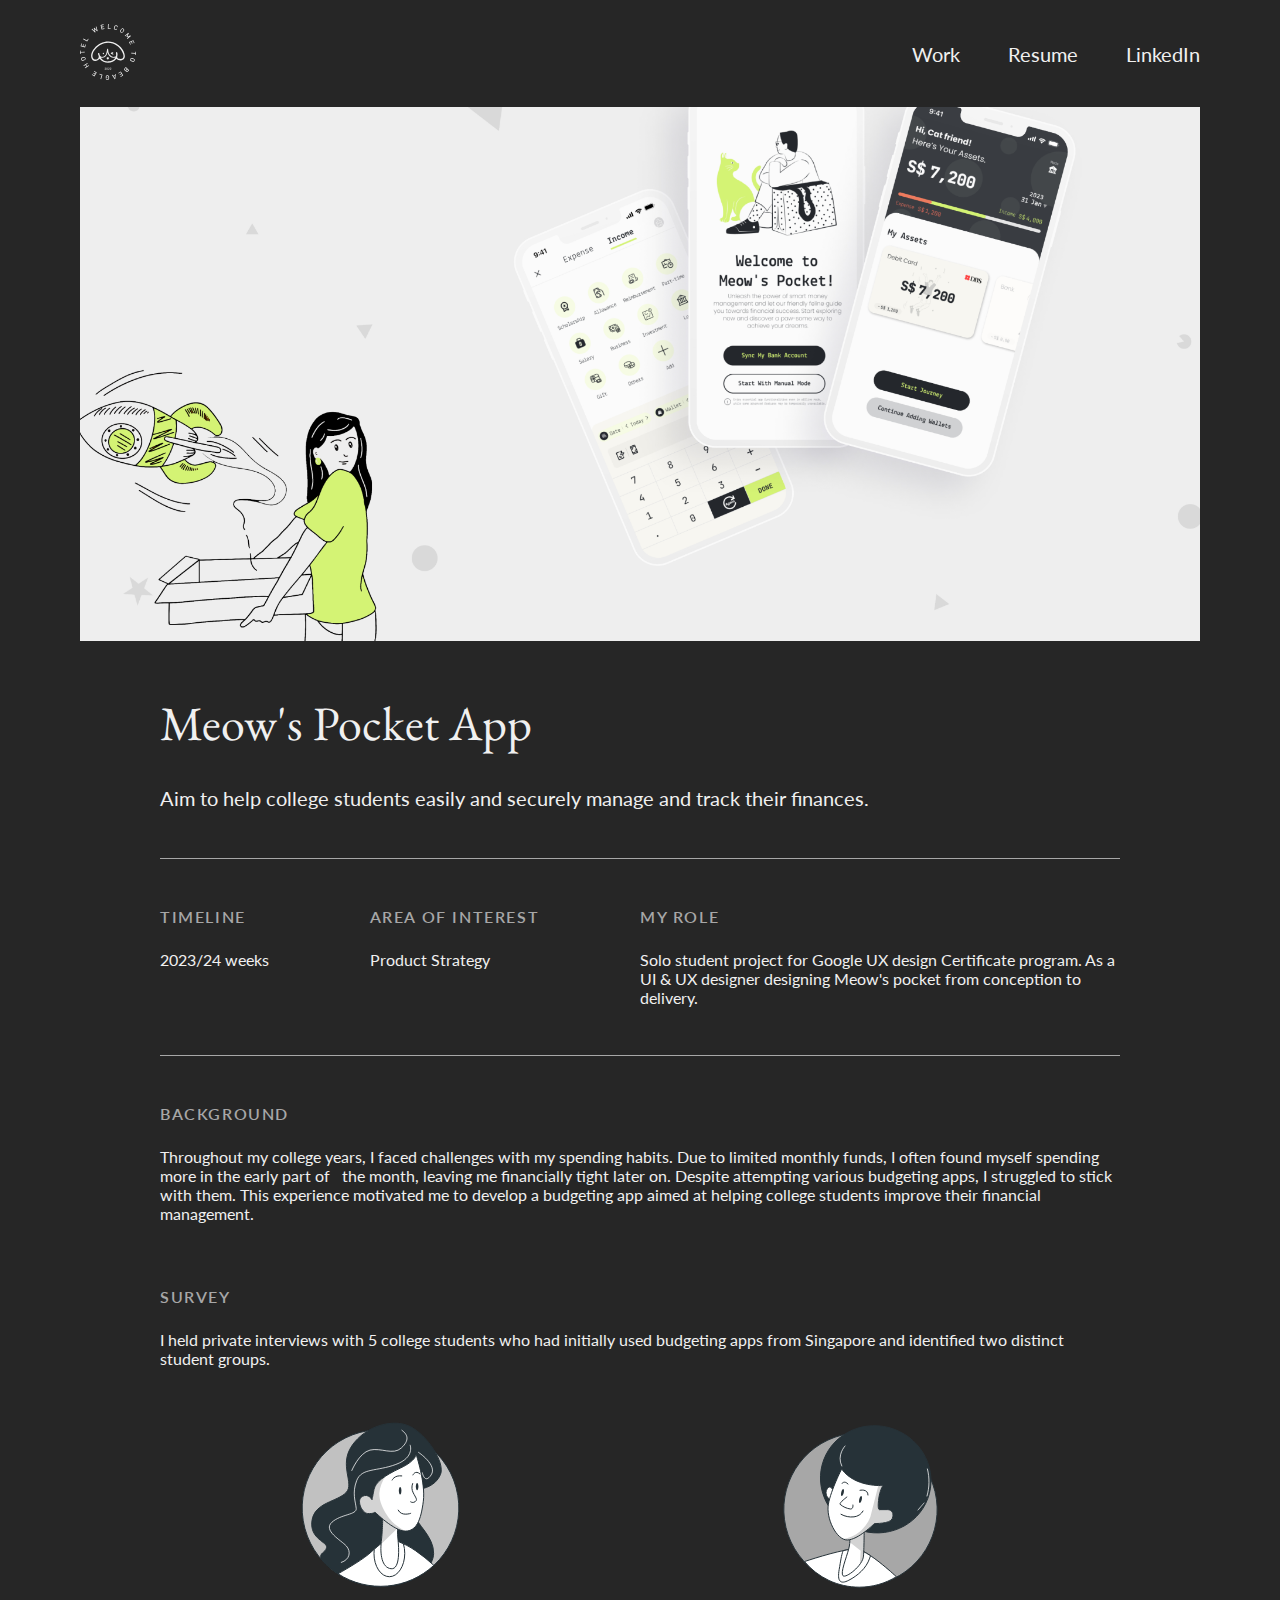
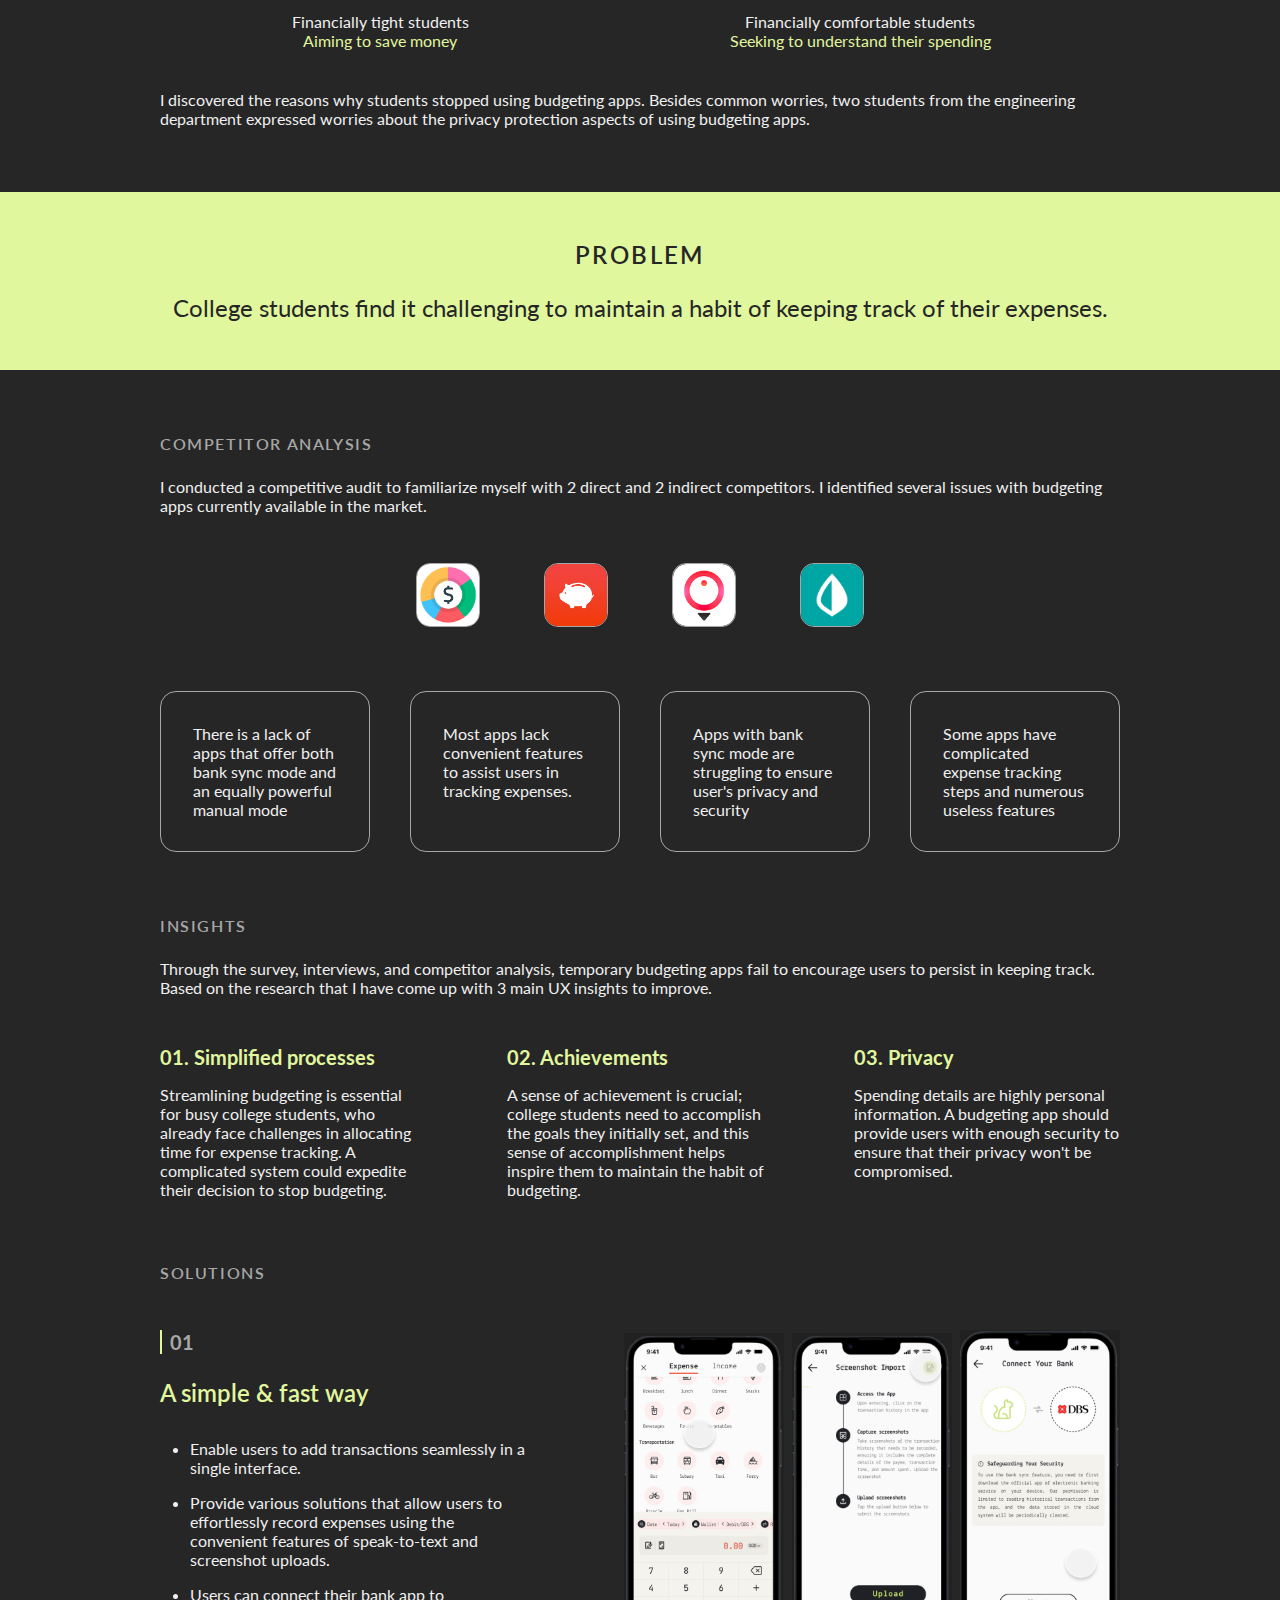
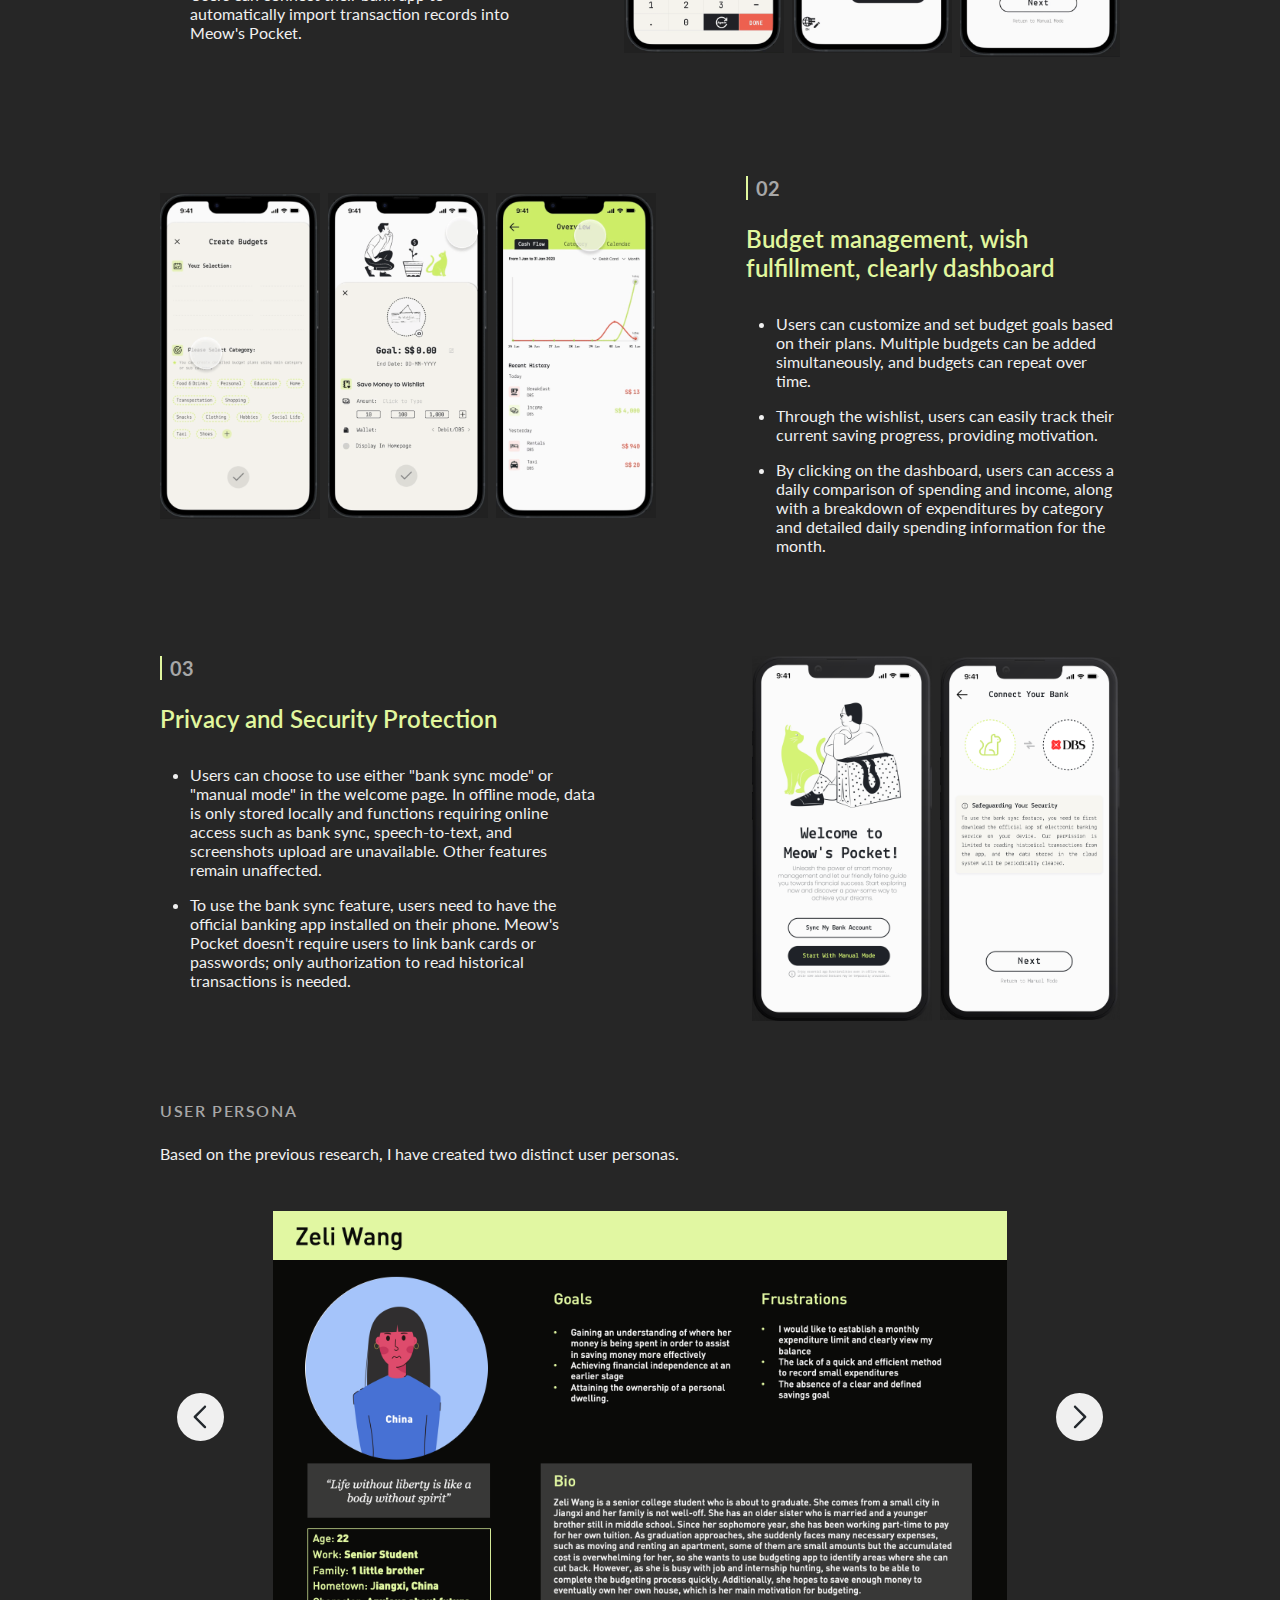
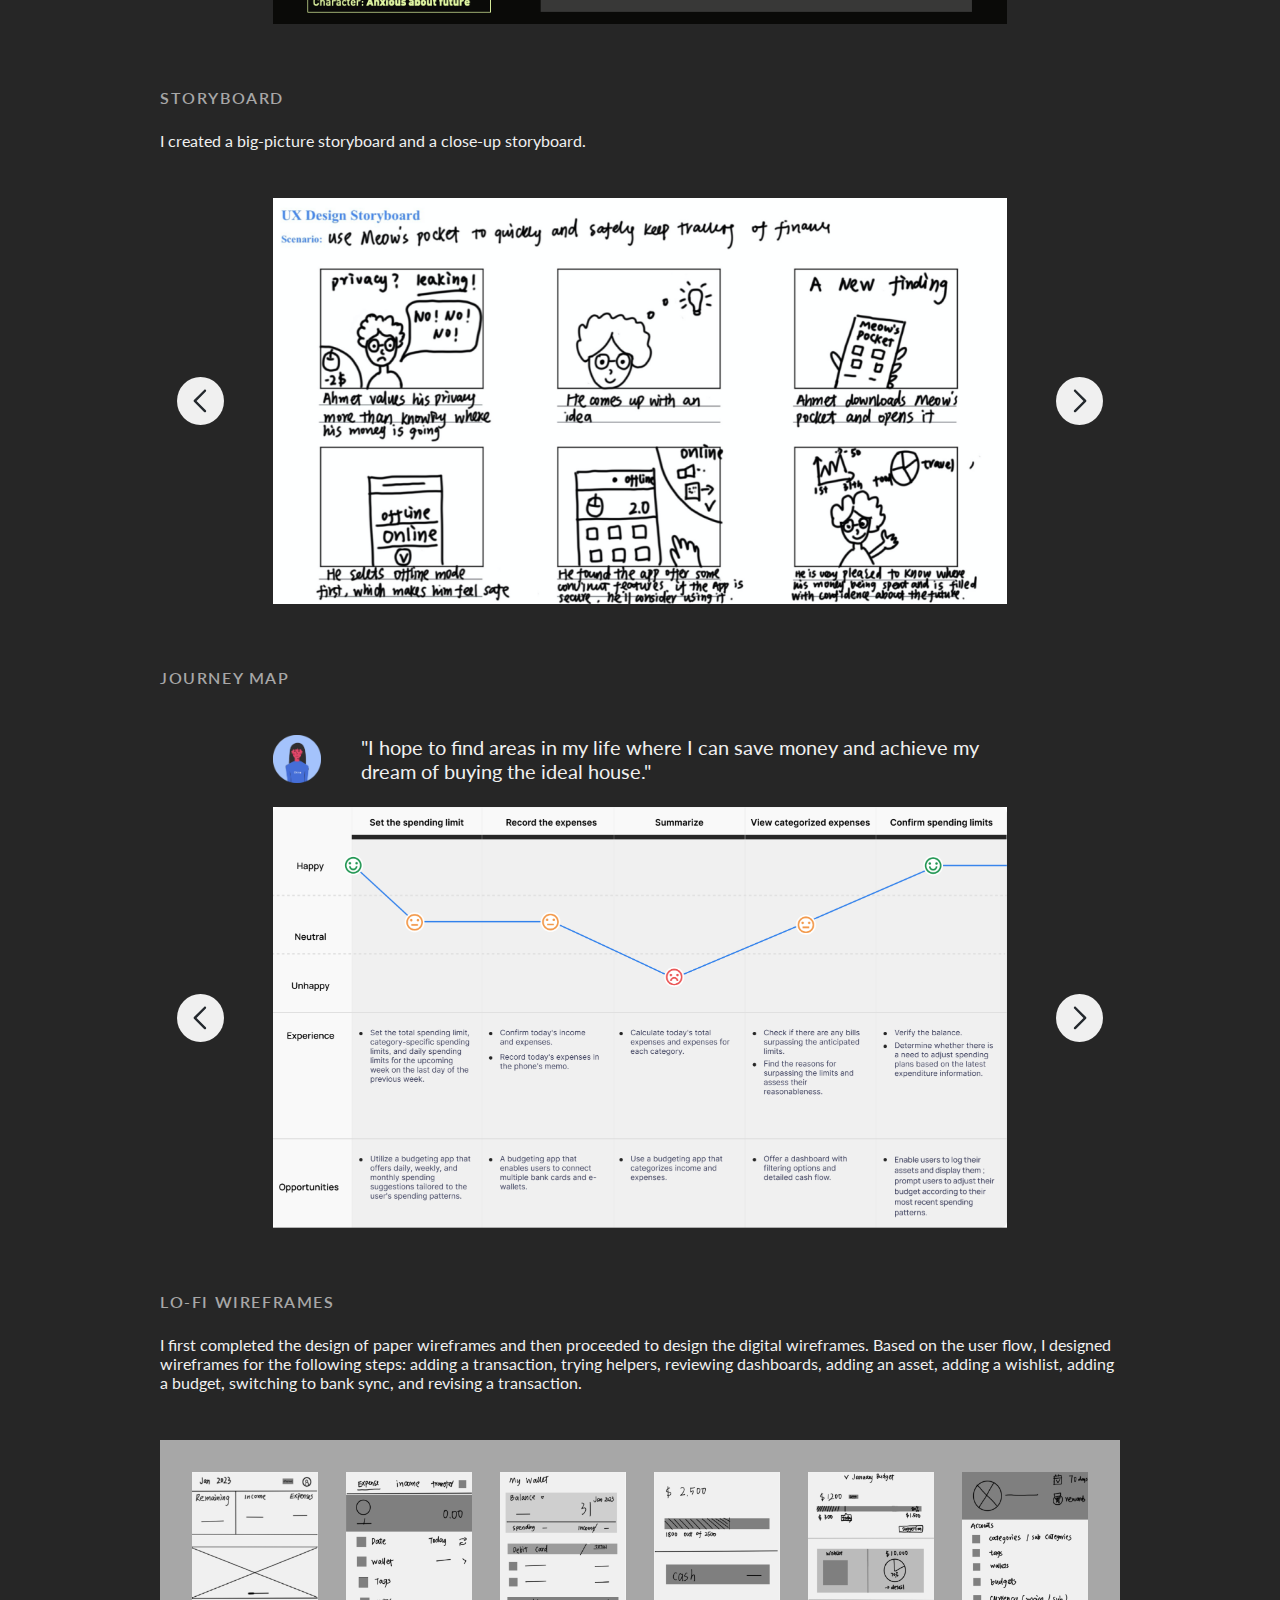
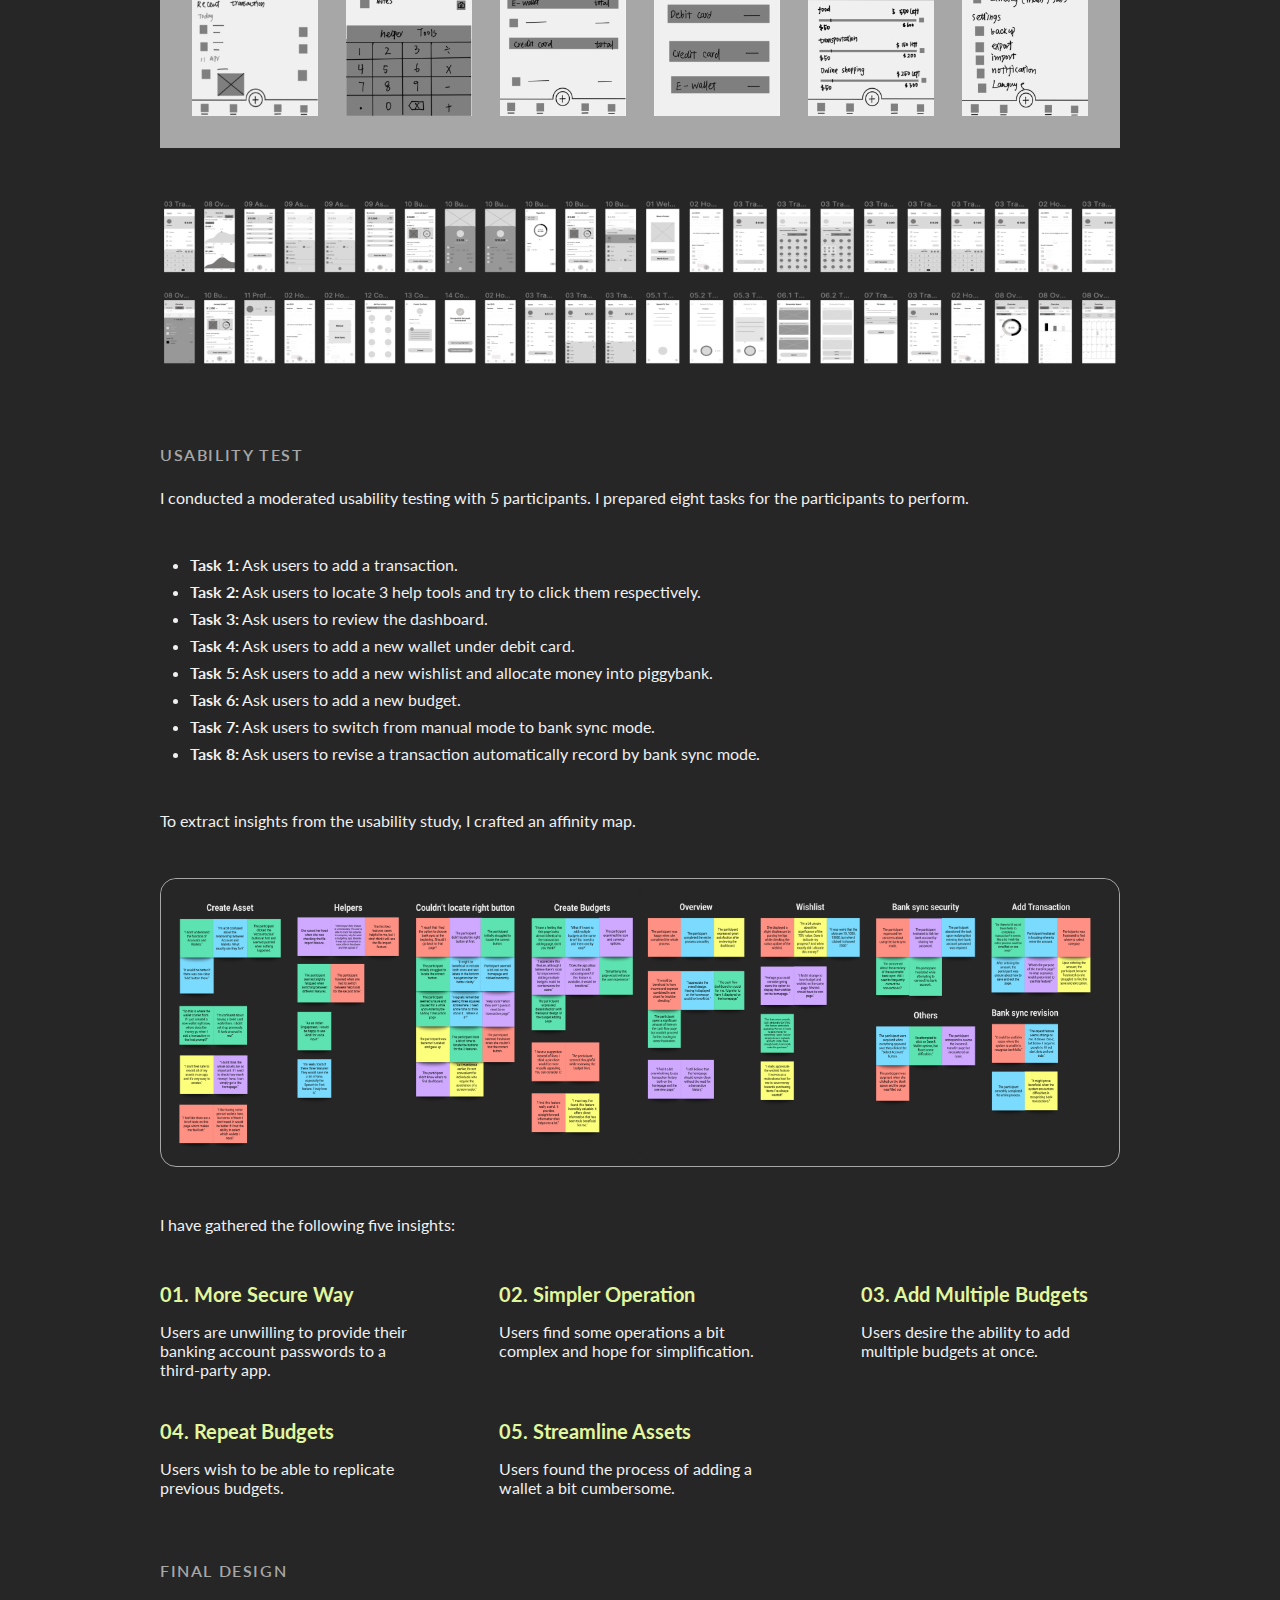
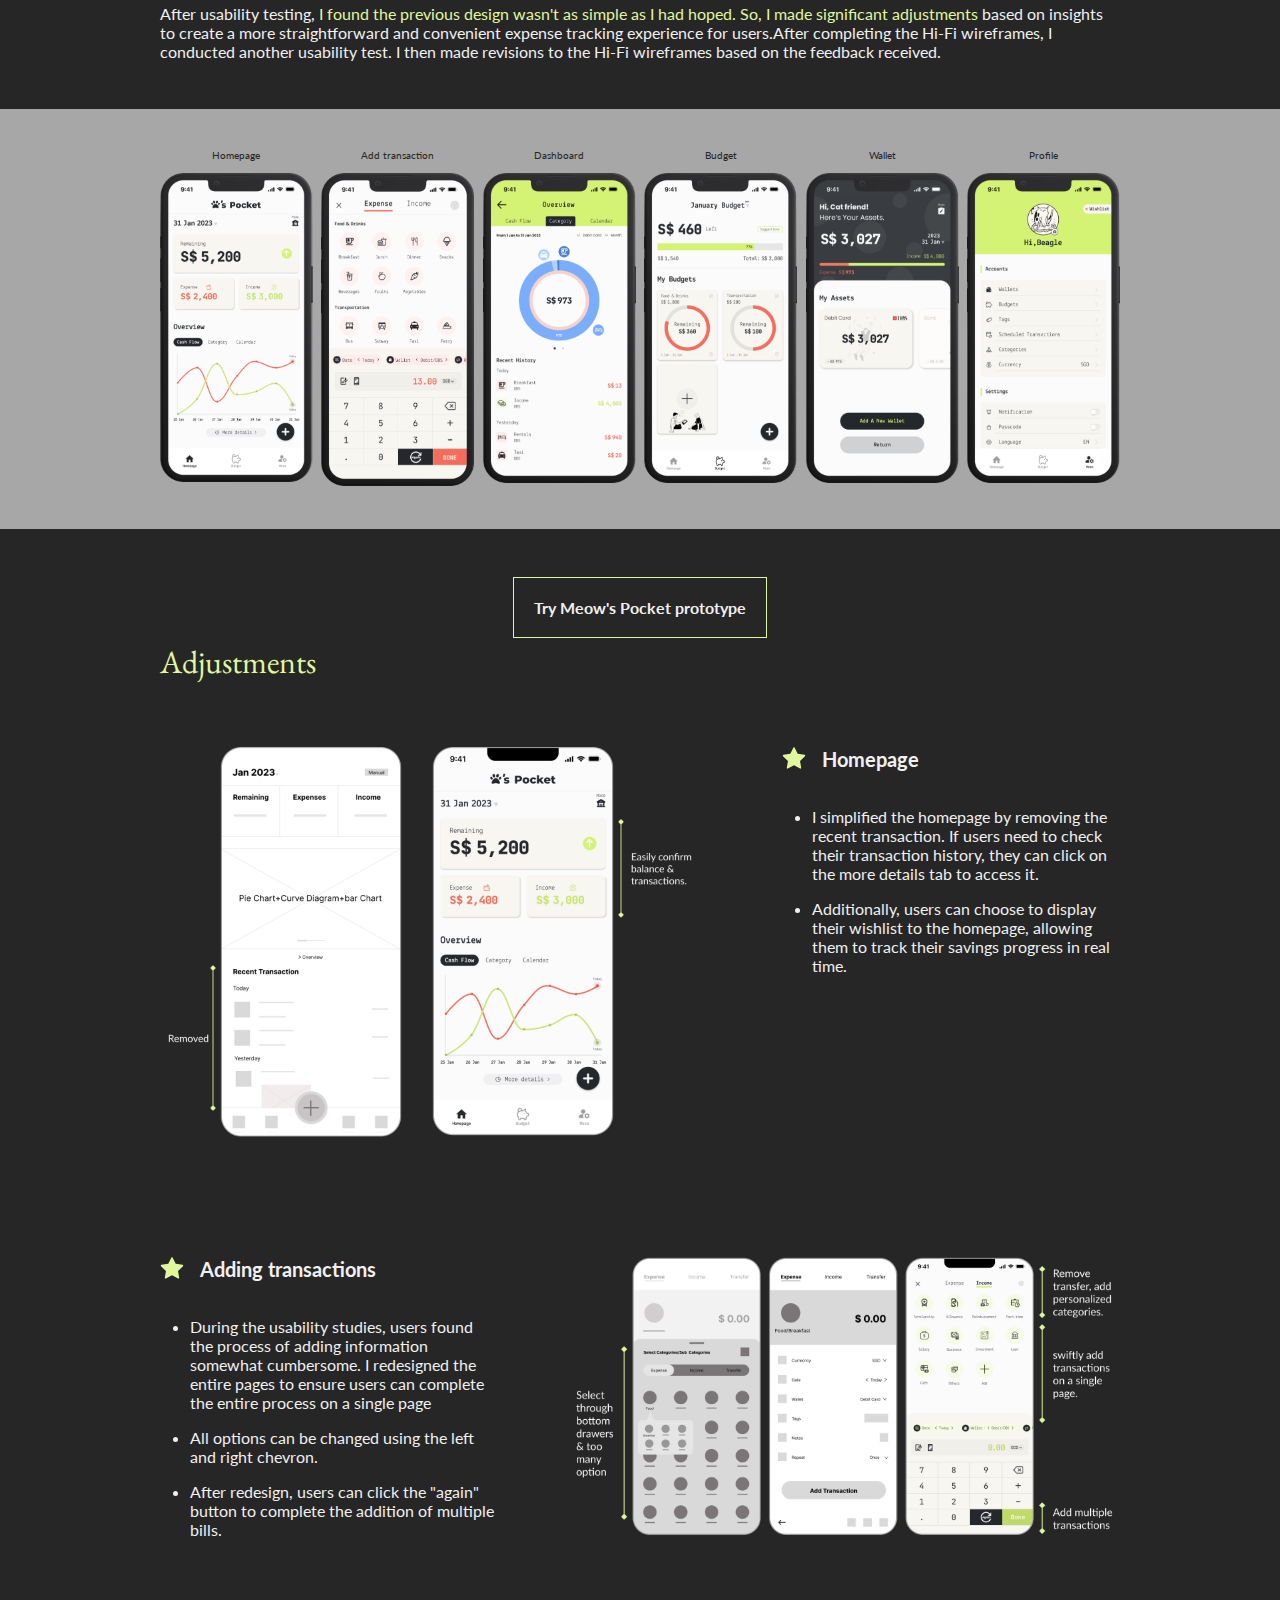
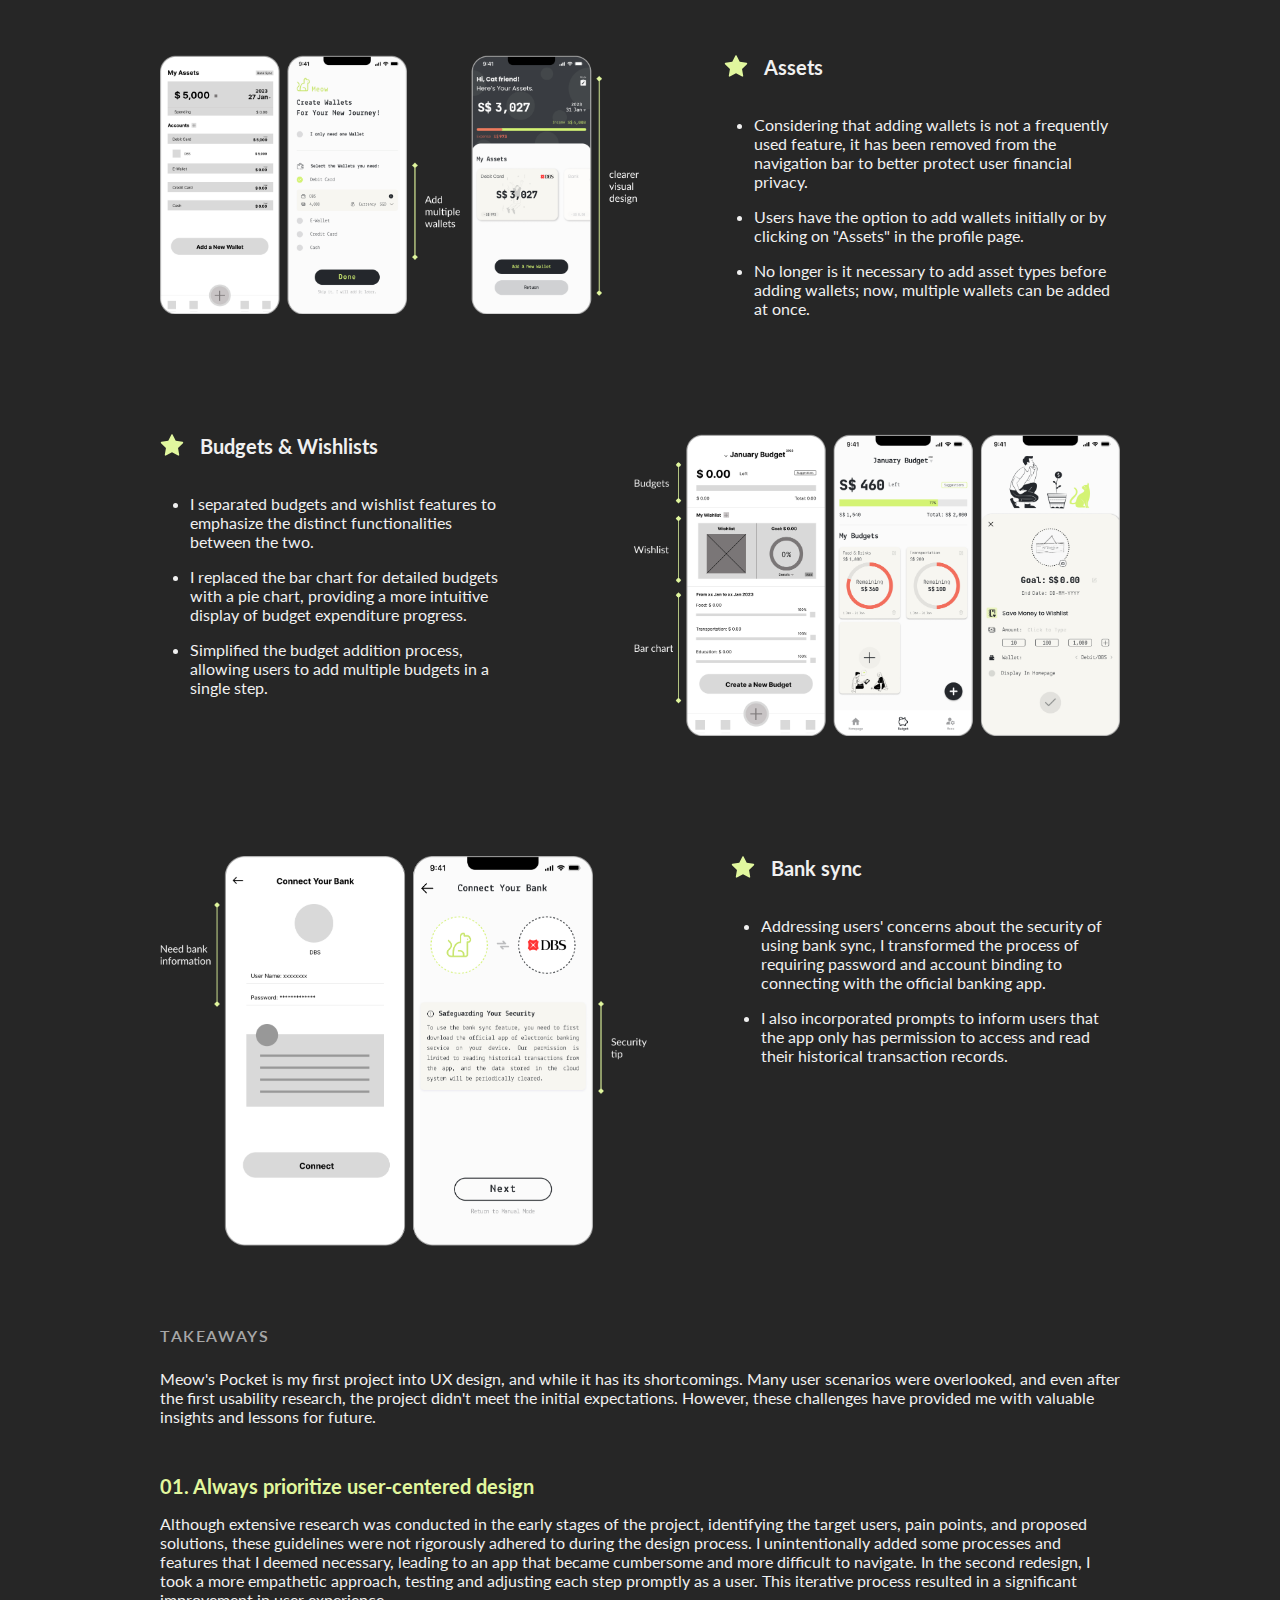
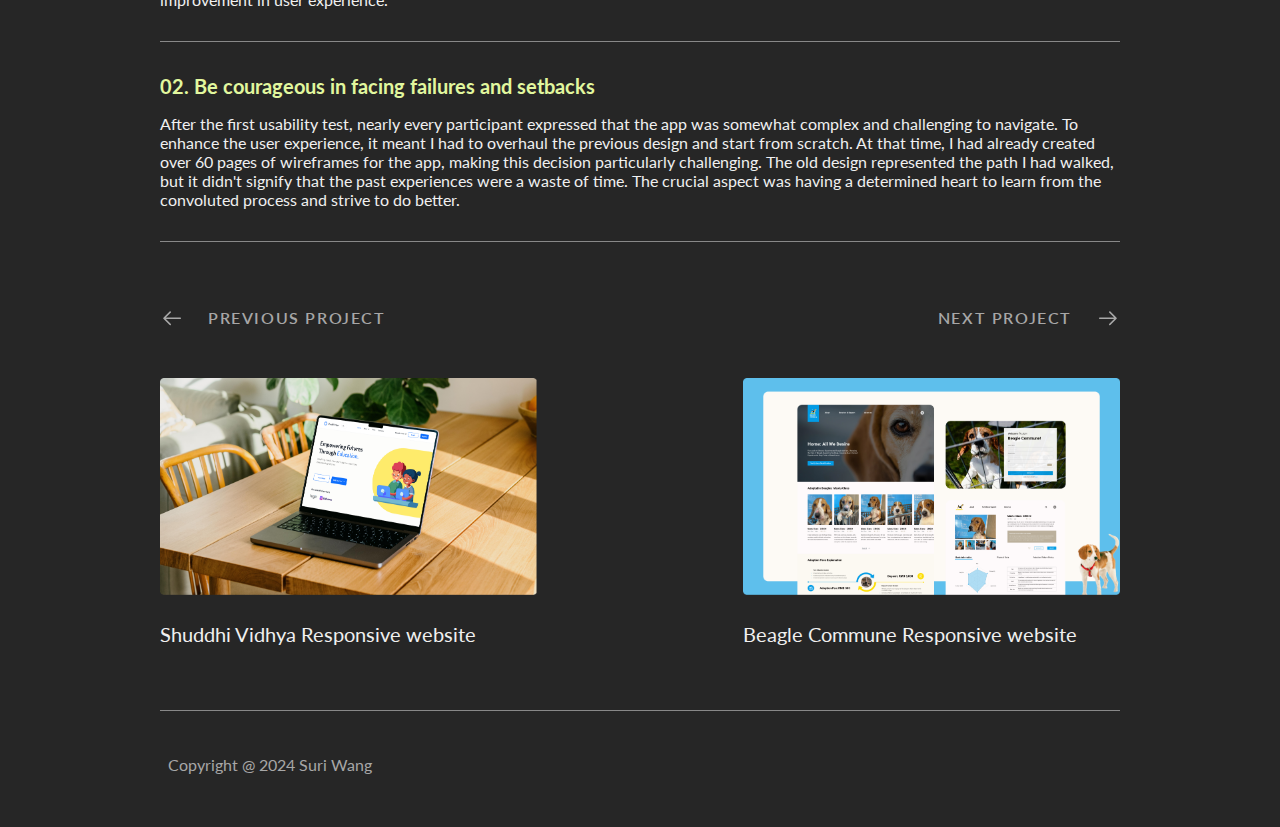
==== commit 2977e0be: "Open links in new tabs and added certificate" ====
--- a/project3/index.html
+++ b/project3/index.html
@@ -53,7 +53,7 @@
     </svg>
                                 Work</a></p>
                         <p>
-                            <a href="https://drive.google.com/file/d/1v0it4-o2K705Dkb2J0Qontf4PvipBSYD/view?usp=sharing">
+                            <a href="https://drive.google.com/file/d/1v0it4-o2K705Dkb2J0Qontf4PvipBSYD/view?usp=sharing" target="_blank">
                                 <svg width="24" height="24" viewbox="0 0 24 24" fill="none" xmlns="http://www.w3.org/2000/svg">
       <path d="M9 22.75H15C20.43 22.75 22.75 20.43 22.75 15V9C22.75 3.57 20.43 1.25 15 1.25H10C9.59 1.25 9.25 1.59 9.25 2C9.25 2.41 9.59 2.75 10 2.75H15C19.61 2.75 21.25 4.39 21.25 9V15C21.25 19.61 19.61 21.25 15 21.25H9C4.39 21.25 2.75 19.61 2.75 15V10C2.75 9.59 2.41 9.25 2 9.25C1.59 9.25 1.25 9.59 1.25 10V15C1.25 20.43 3.57 22.75 9 22.75Z" fill="#F0F0F0"/>
       <path d="M2 10.75H6C9.42 10.75 10.75 9.41999 10.75 5.99999V1.99999C10.75 1.69999 10.57 1.41999 10.29 1.30999C10.01 1.18999 9.69 1.25999 9.47 1.46999L1.47 9.46999C1.26 9.67999 1.19 10.01 1.31 10.29C1.43 10.57 1.7 10.75 2 10.75ZM9.25 3.80999V5.99999C9.25 8.57999 8.58 9.24999 6 9.24999H3.81L9.25 3.80999Z" fill="#F0F0F0"/>
@@ -62,7 +62,7 @@
     </svg>
                                 Resume</a></p>
                         <p>
-                            <a href="https://www.linkedin.com/in/suri-wang-914900228/">
+                            <a href="https://www.linkedin.com/in/suri-wang-914900228/" target="_blank">
                                 <svg width="24" height="24" viewbox="0 0 24 24" fill="none" xmlns="http://www.w3.org/2000/svg">
       <path fill-rule="evenodd" clip-rule="evenodd" d="M2 3.75C2 2.7835 2.7835 2 3.75 2H20.25C21.2165 2 22 2.7835 22 3.75V20.25C22 21.2165 21.2165 22 20.25 22H3.75C2.7835 22 2 21.2165 2 20.25V3.75ZM3.75 3.5C3.61193 3.5 3.5 3.61193 3.5 3.75V20.25C3.5 20.3881 3.61193 20.5 3.75 20.5H20.25C20.3881 20.5 20.5 20.3881 20.5 20.25V3.75C20.5 3.61193 20.3881 3.5 20.25 3.5H3.75ZM6.21637 9.812V18.5H8.91214V9.812H6.21637ZM6 7.06412C6 7.92795 6.69877 8.62825 7.56426 8.62825C8.42619 8.62825 9.12497 7.92439 9.12497 7.06412C9.12497 6.2003 8.42619 5.5 7.56426 5.5C6.69877 5.5 6 6.2003 6 7.06412ZM16.3078 18.5H19V13.733C19 11.3939 18.4963 9.59516 15.7686 9.59516C14.4598 9.59516 13.5801 10.3168 13.2218 10.9993H13.1864V9.812H10.6041V18.5H13.2928V14.2058C13.2928 13.0718 13.5056 11.9733 14.9067 11.9733C16.29 11.9733 16.3078 13.2709 16.3078 14.2769V18.5Z" fill="#F0F0F0"/>
     </svg>
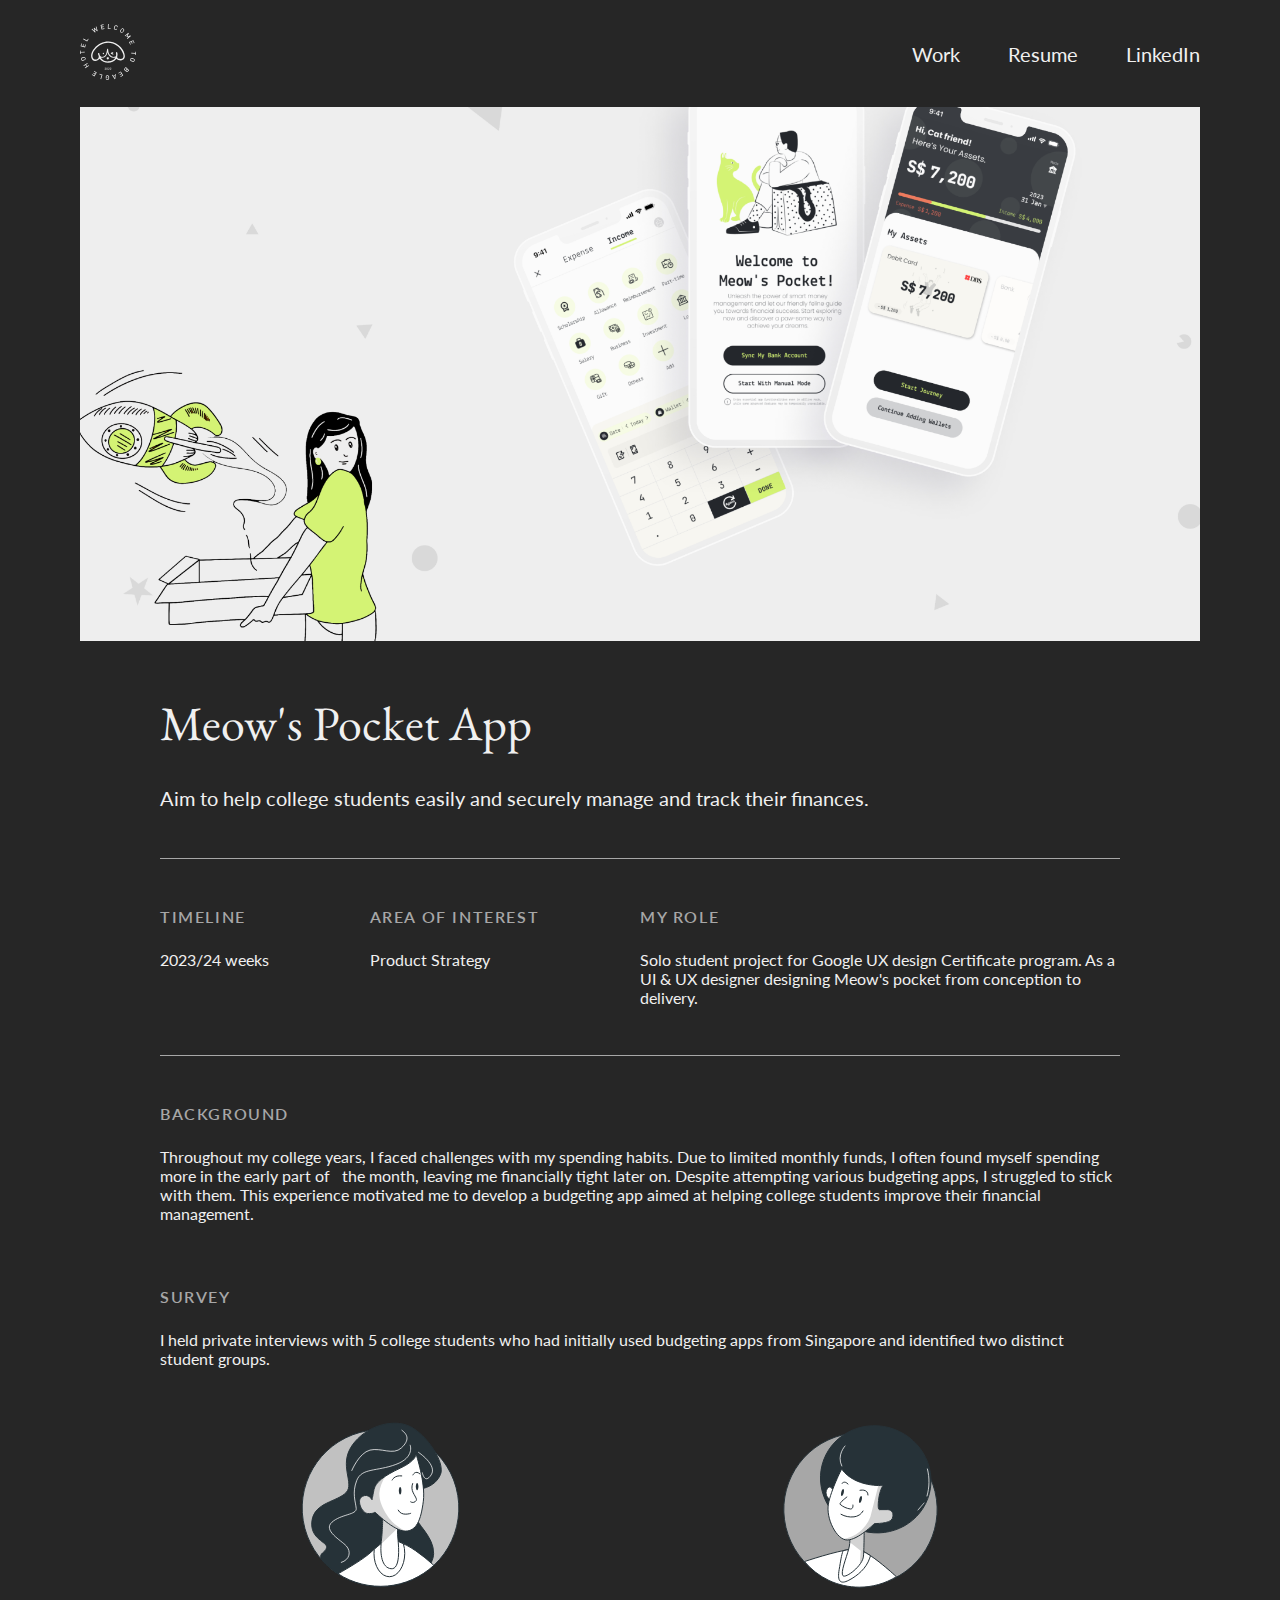
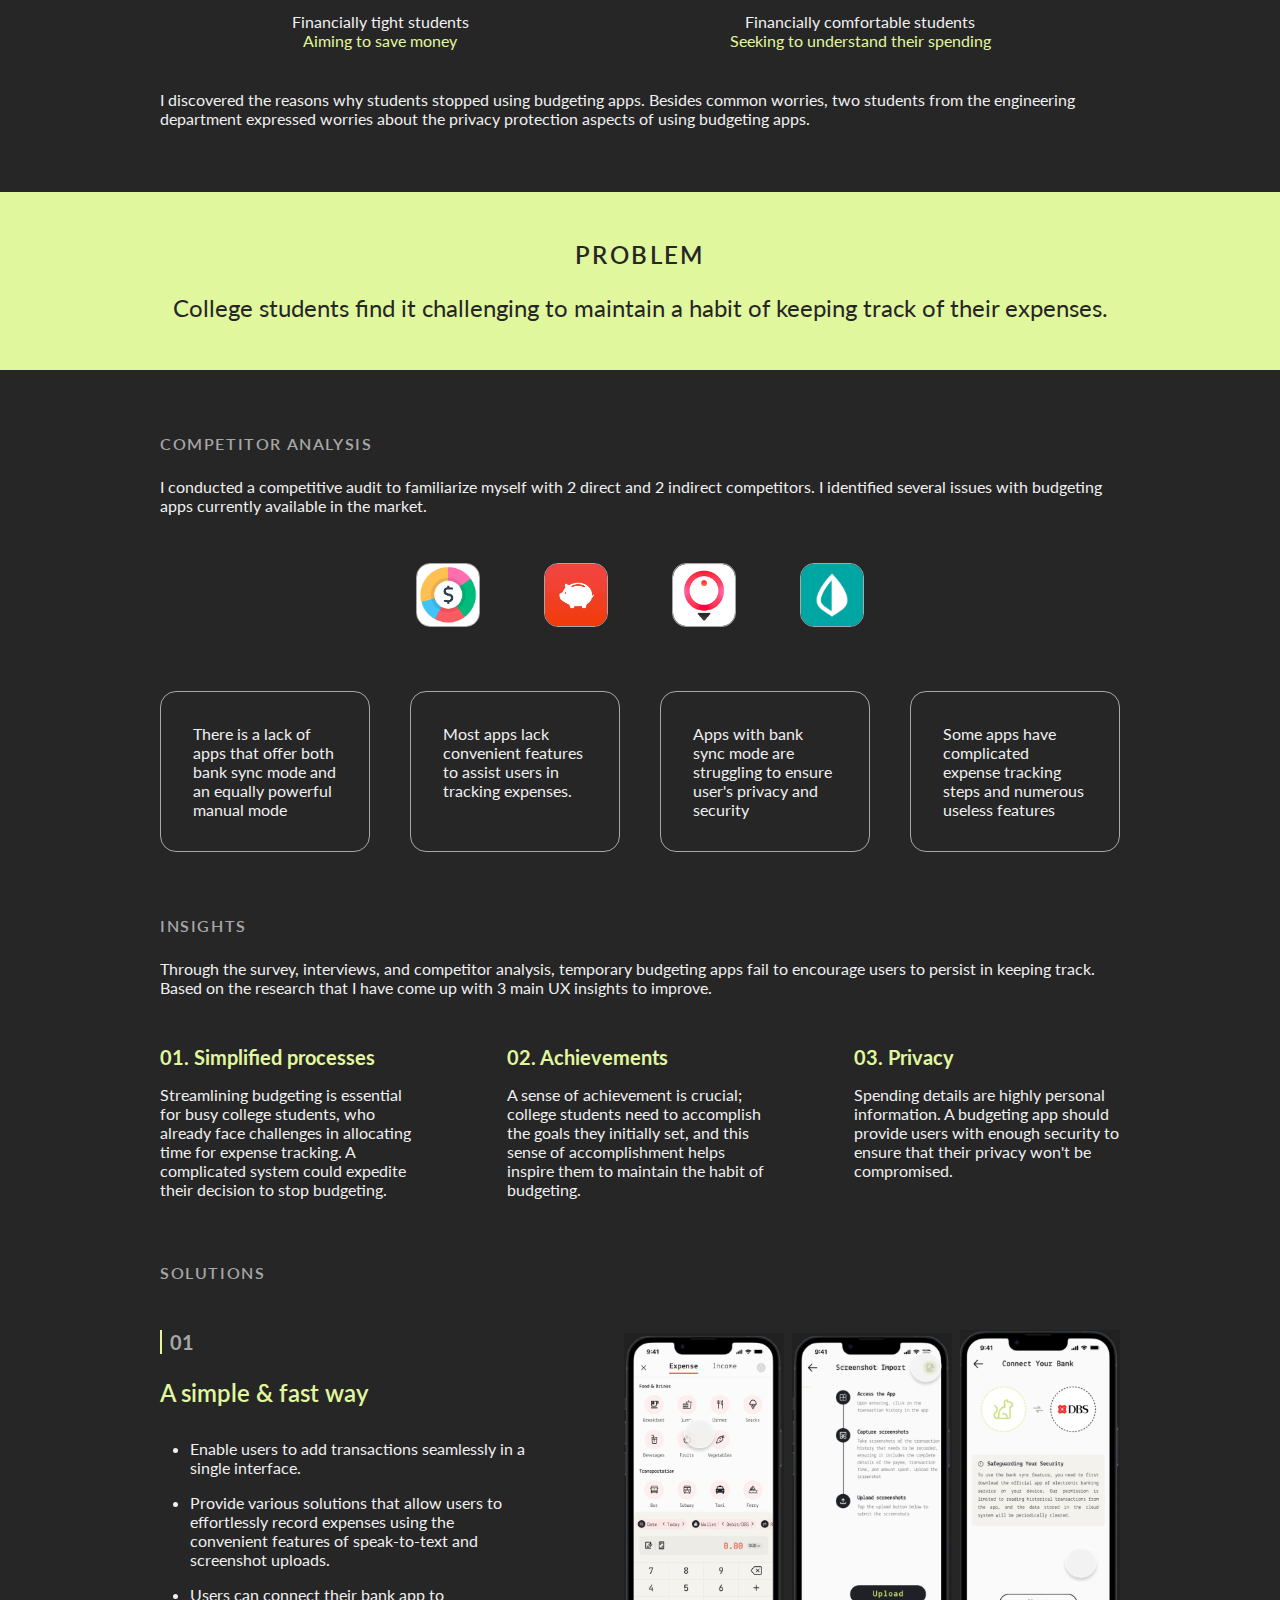
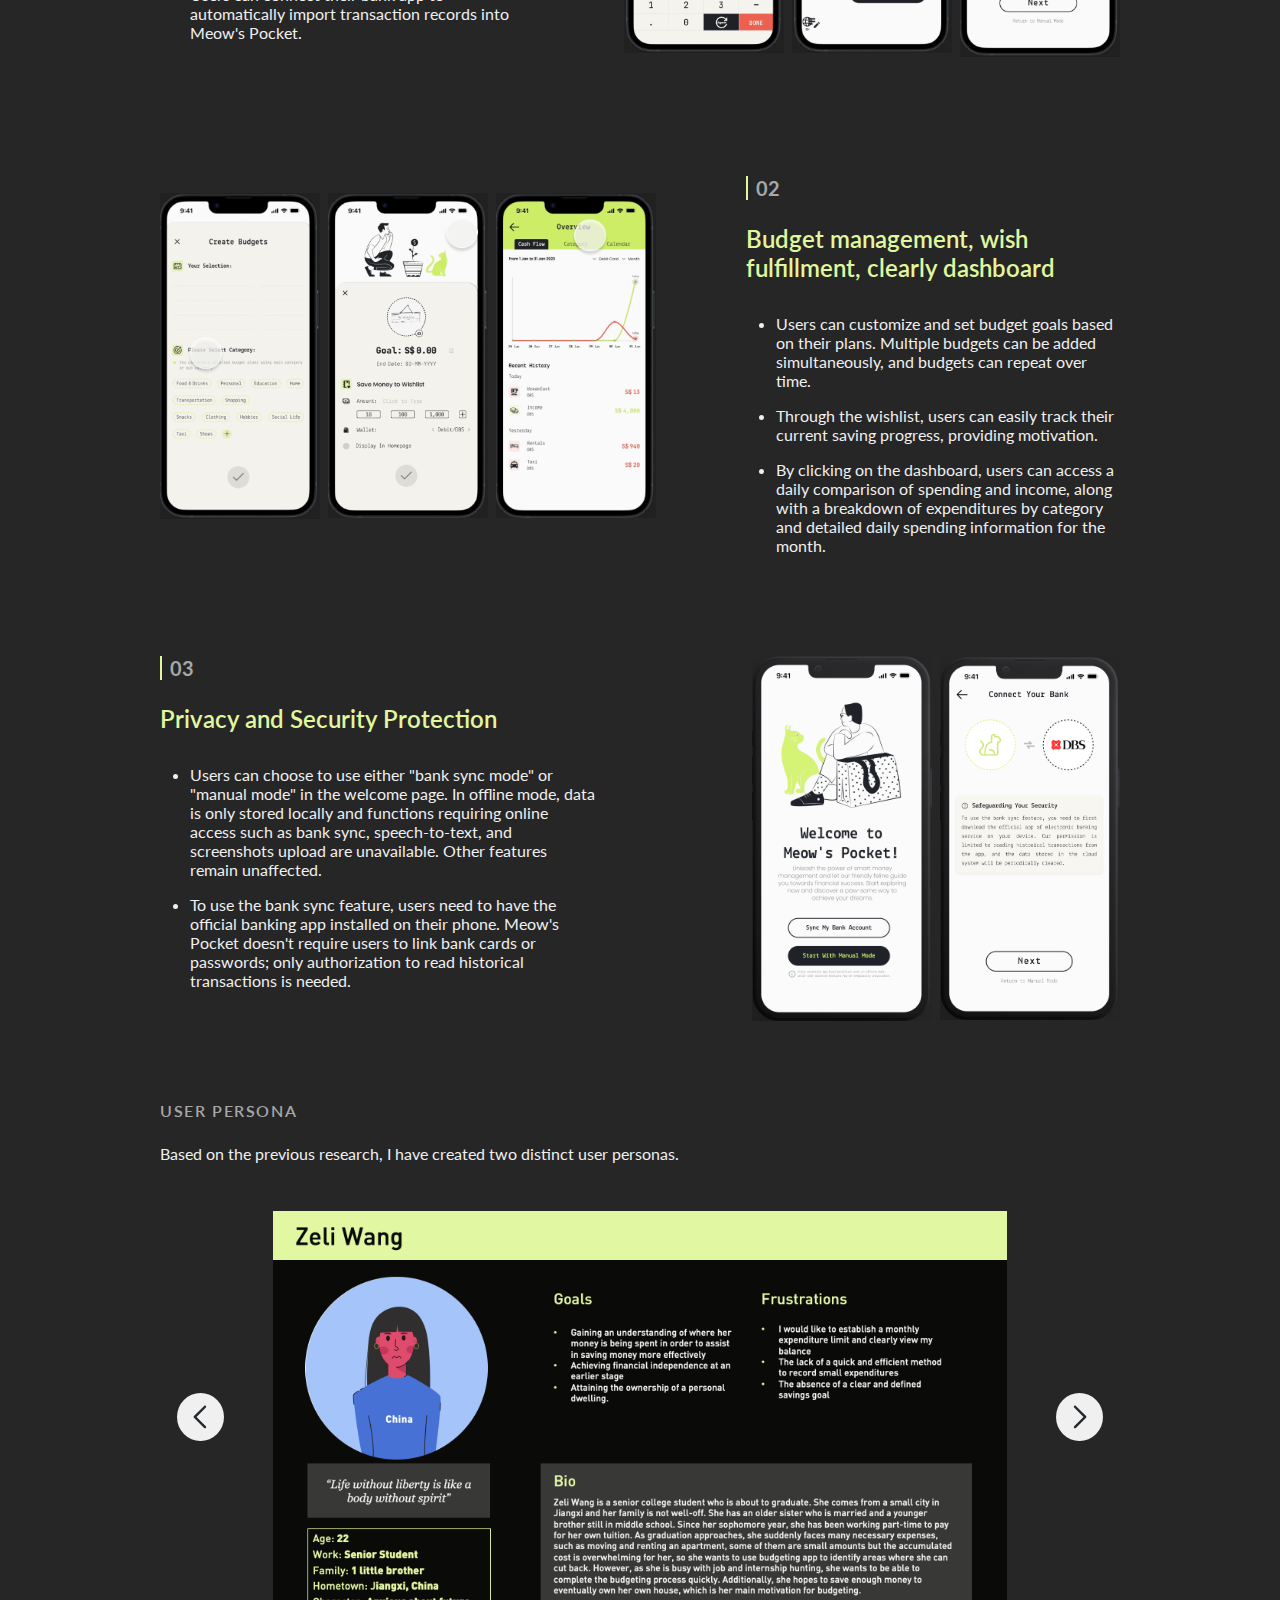
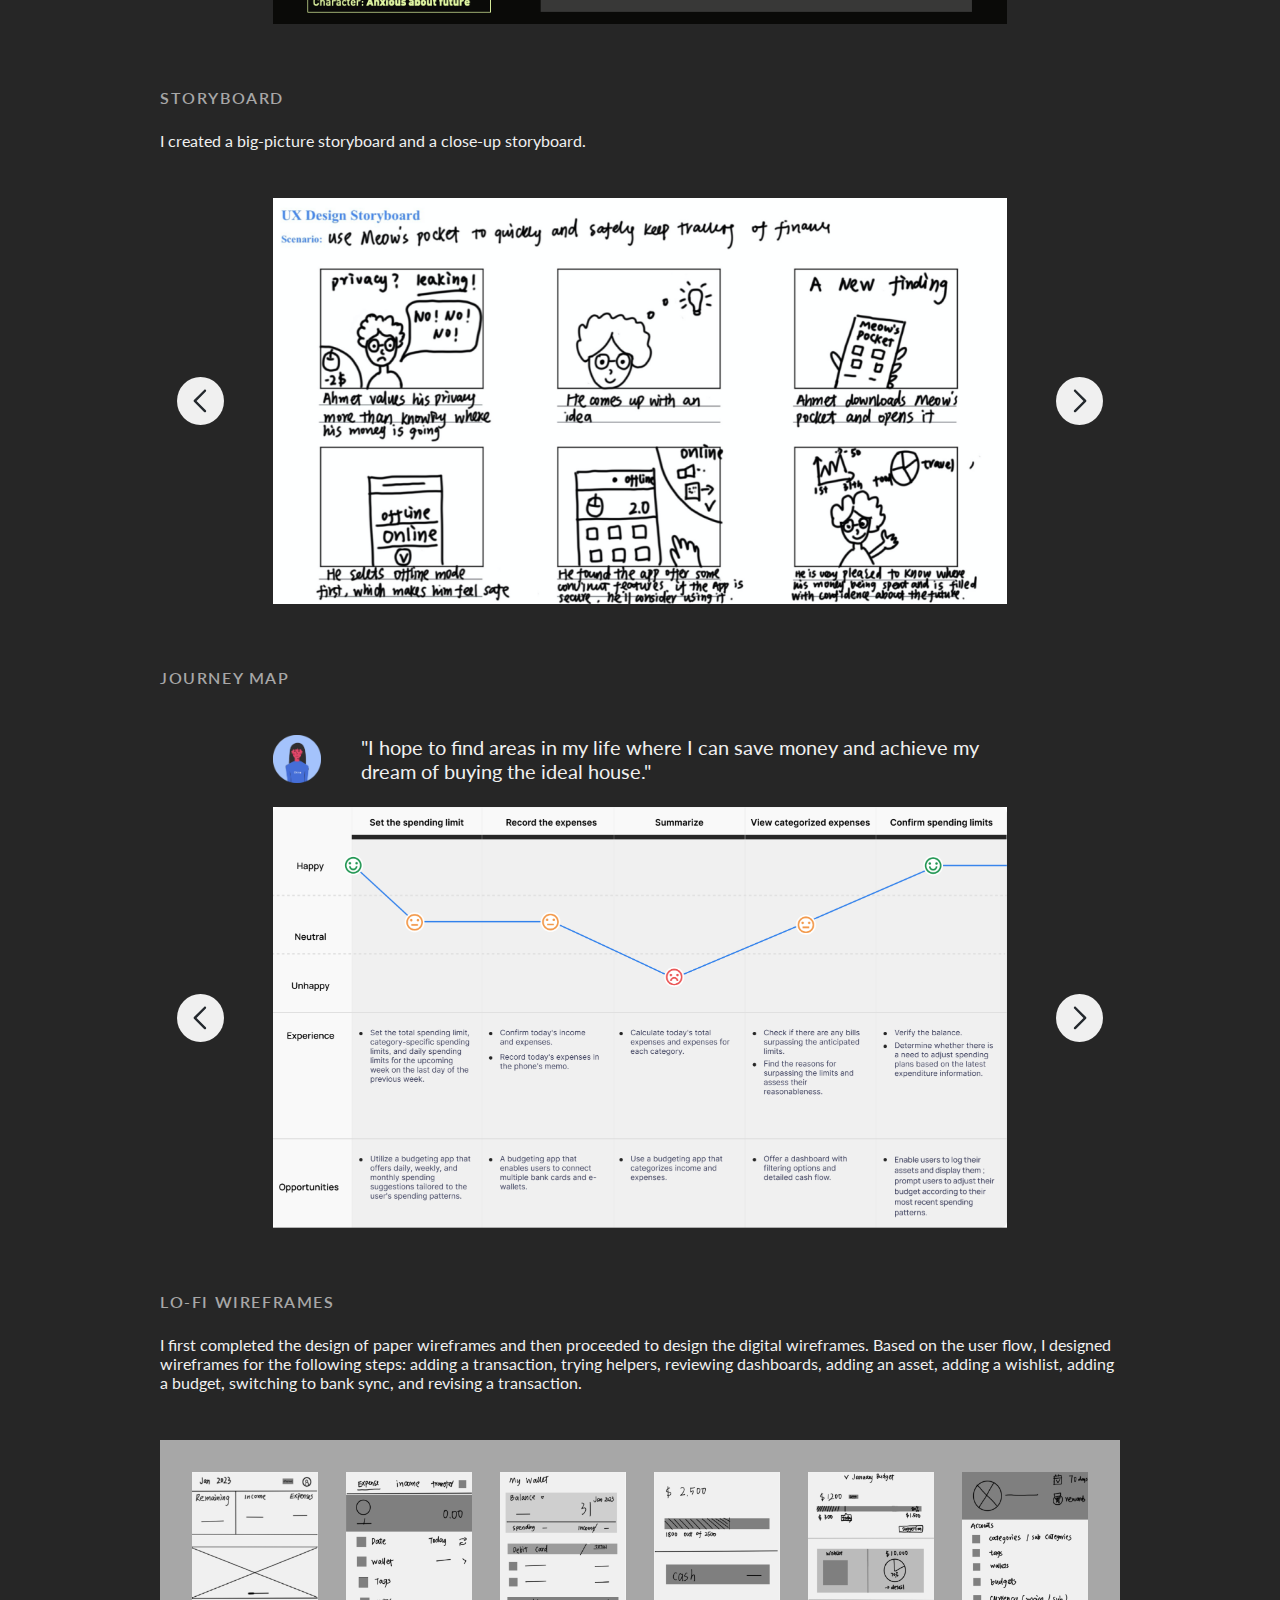
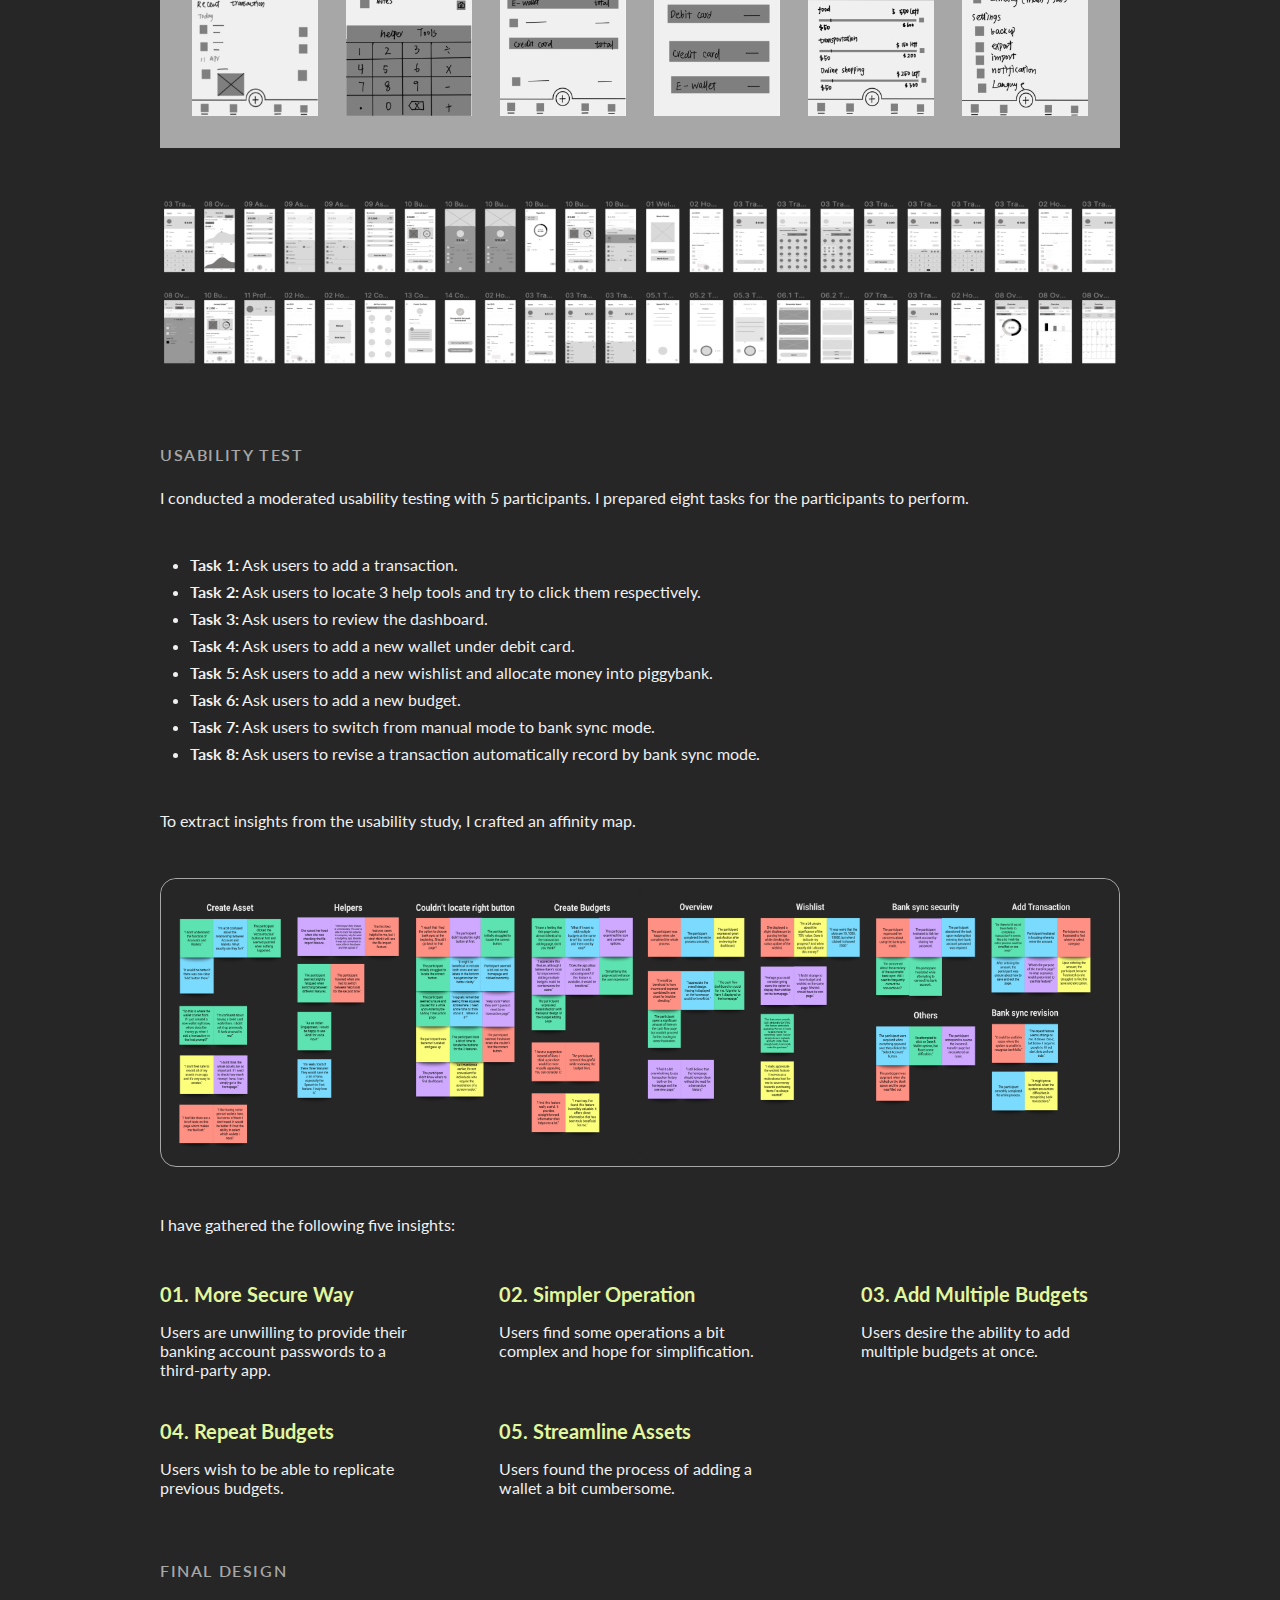
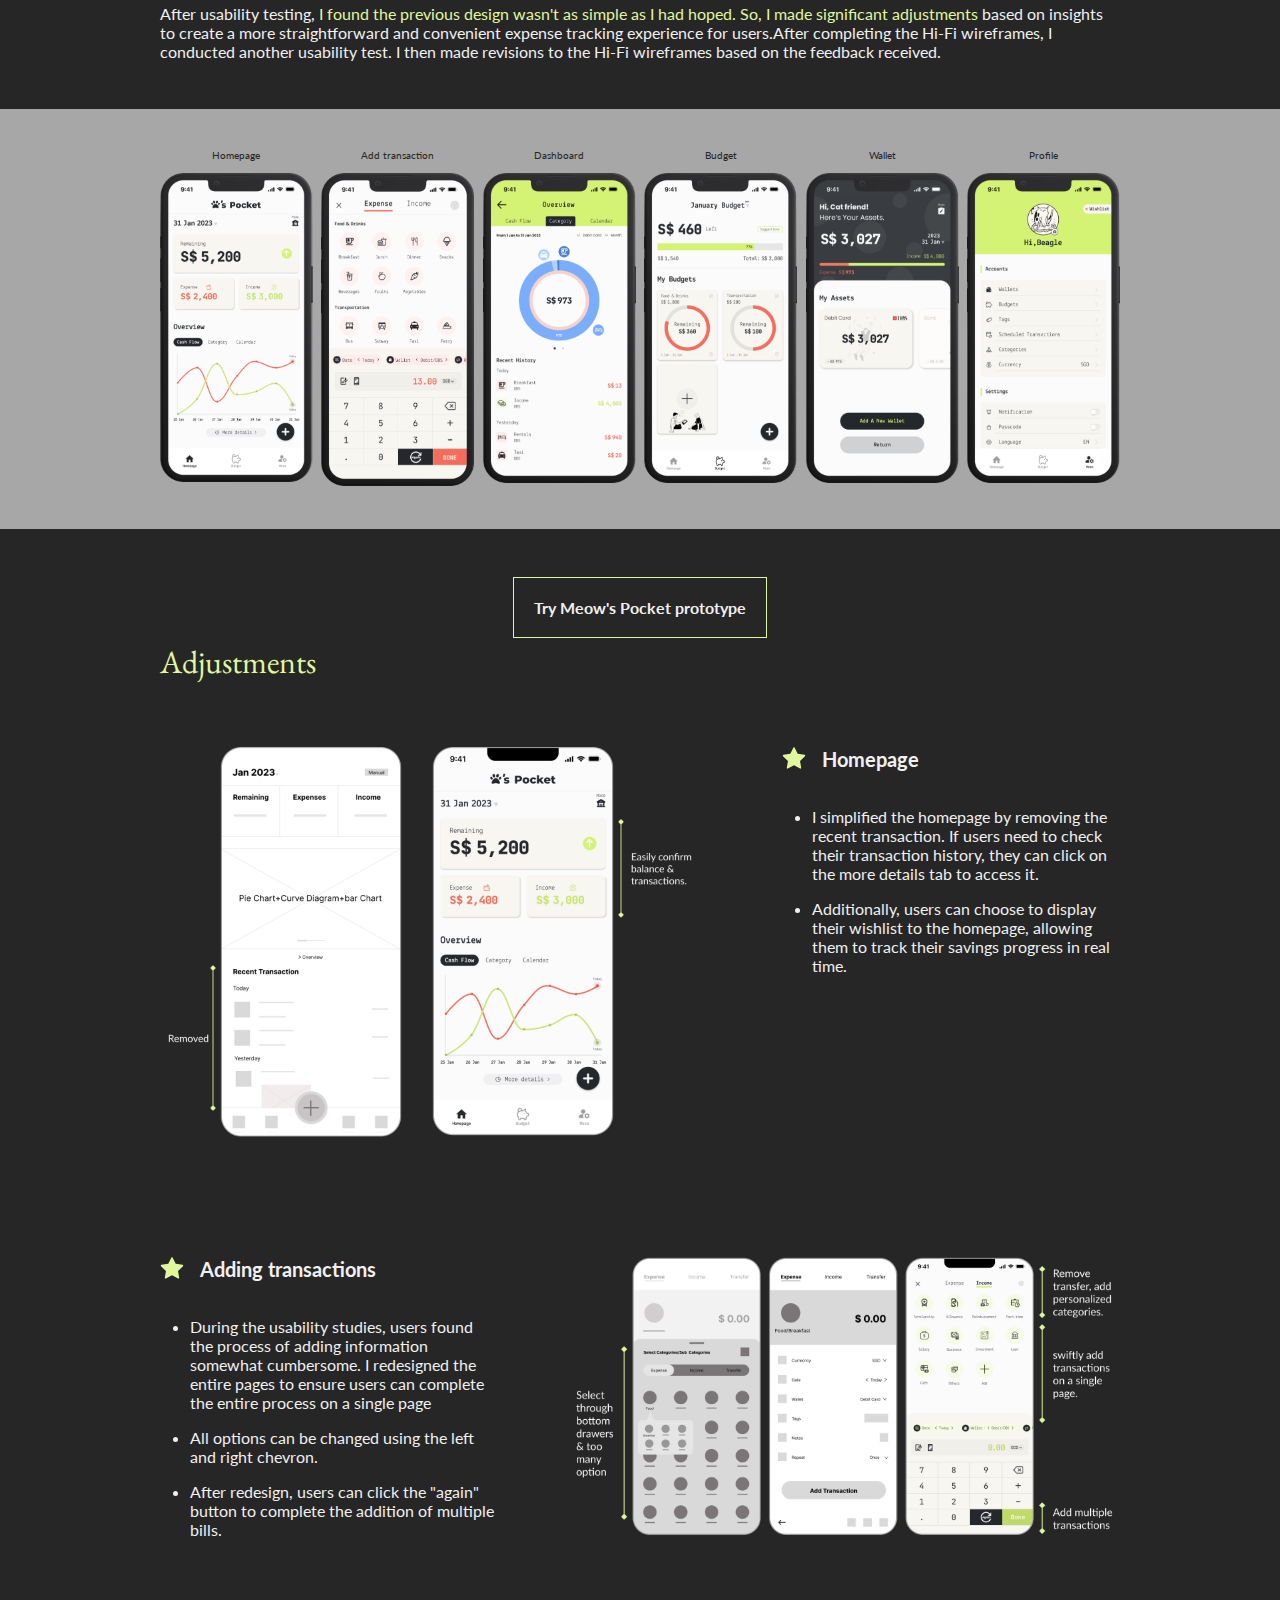
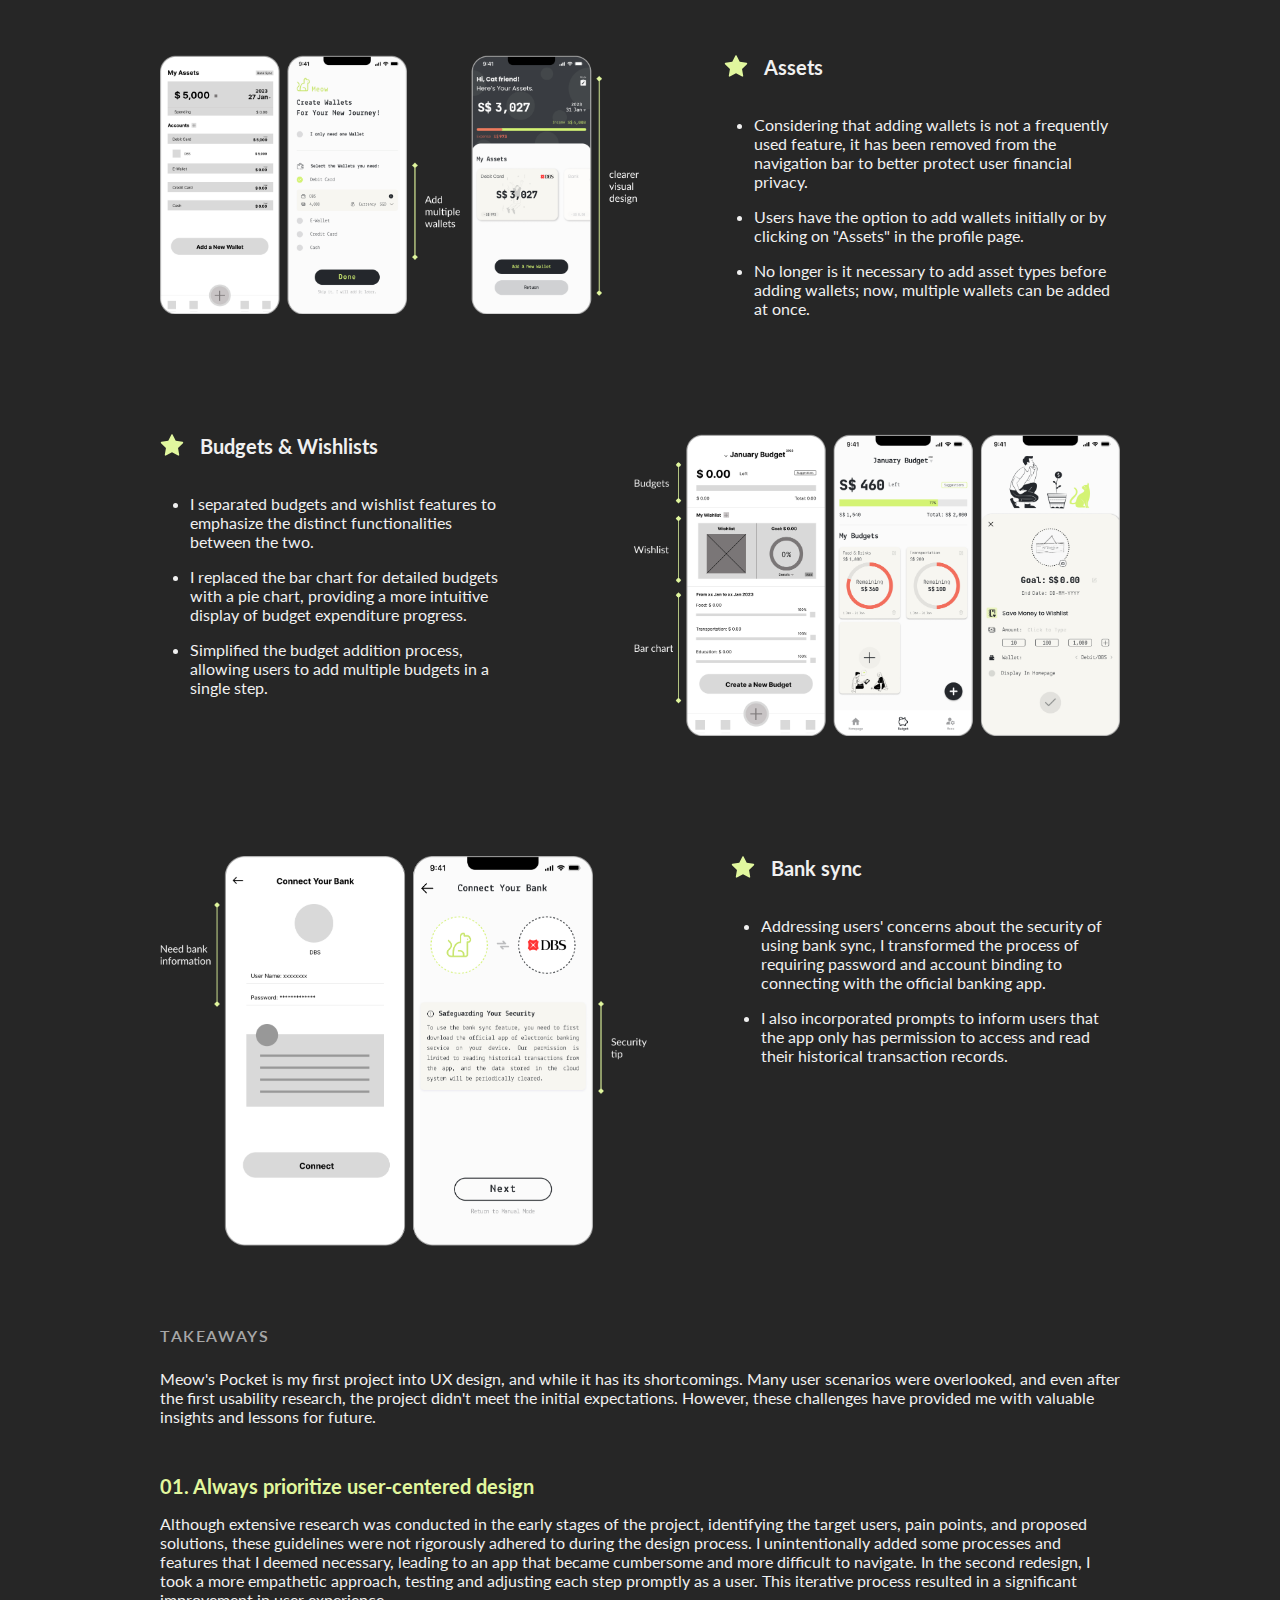
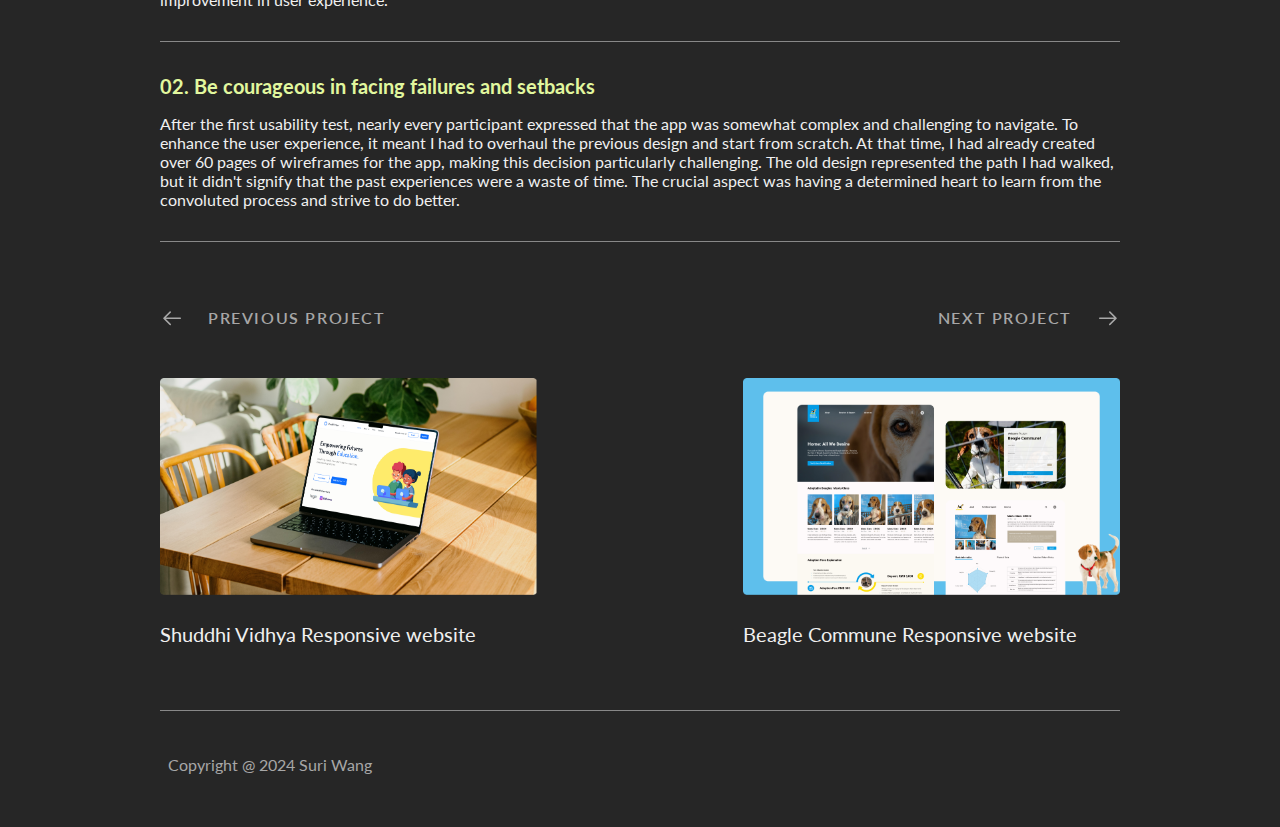
==== commit 888e60bd: "Updating the resume url" ====
--- a/project3/index.html
+++ b/project3/index.html
@@ -53,7 +53,7 @@
     </svg>
                                 Work</a></p>
                         <p>
-                            <a href="https://drive.google.com/file/d/1v0it4-o2K705Dkb2J0Qontf4PvipBSYD/view?usp=sharing" target="_blank">
+                            <a href="https://drive.google.com/file/d/18ueWtWVGvvBACaiRiUX-Zdanf232vwmH/view?usp=sharing" target="_blank">
                                 <svg width="24" height="24" viewbox="0 0 24 24" fill="none" xmlns="http://www.w3.org/2000/svg">
       <path d="M9 22.75H15C20.43 22.75 22.75 20.43 22.75 15V9C22.75 3.57 20.43 1.25 15 1.25H10C9.59 1.25 9.25 1.59 9.25 2C9.25 2.41 9.59 2.75 10 2.75H15C19.61 2.75 21.25 4.39 21.25 9V15C21.25 19.61 19.61 21.25 15 21.25H9C4.39 21.25 2.75 19.61 2.75 15V10C2.75 9.59 2.41 9.25 2 9.25C1.59 9.25 1.25 9.59 1.25 10V15C1.25 20.43 3.57 22.75 9 22.75Z" fill="#F0F0F0"/>
       <path d="M2 10.75H6C9.42 10.75 10.75 9.41999 10.75 5.99999V1.99999C10.75 1.69999 10.57 1.41999 10.29 1.30999C10.01 1.18999 9.69 1.25999 9.47 1.46999L1.47 9.46999C1.26 9.67999 1.19 10.01 1.31 10.29C1.43 10.57 1.7 10.75 2 10.75ZM9.25 3.80999V5.99999C9.25 8.57999 8.58 9.24999 6 9.24999H3.81L9.25 3.80999Z" fill="#F0F0F0"/>
